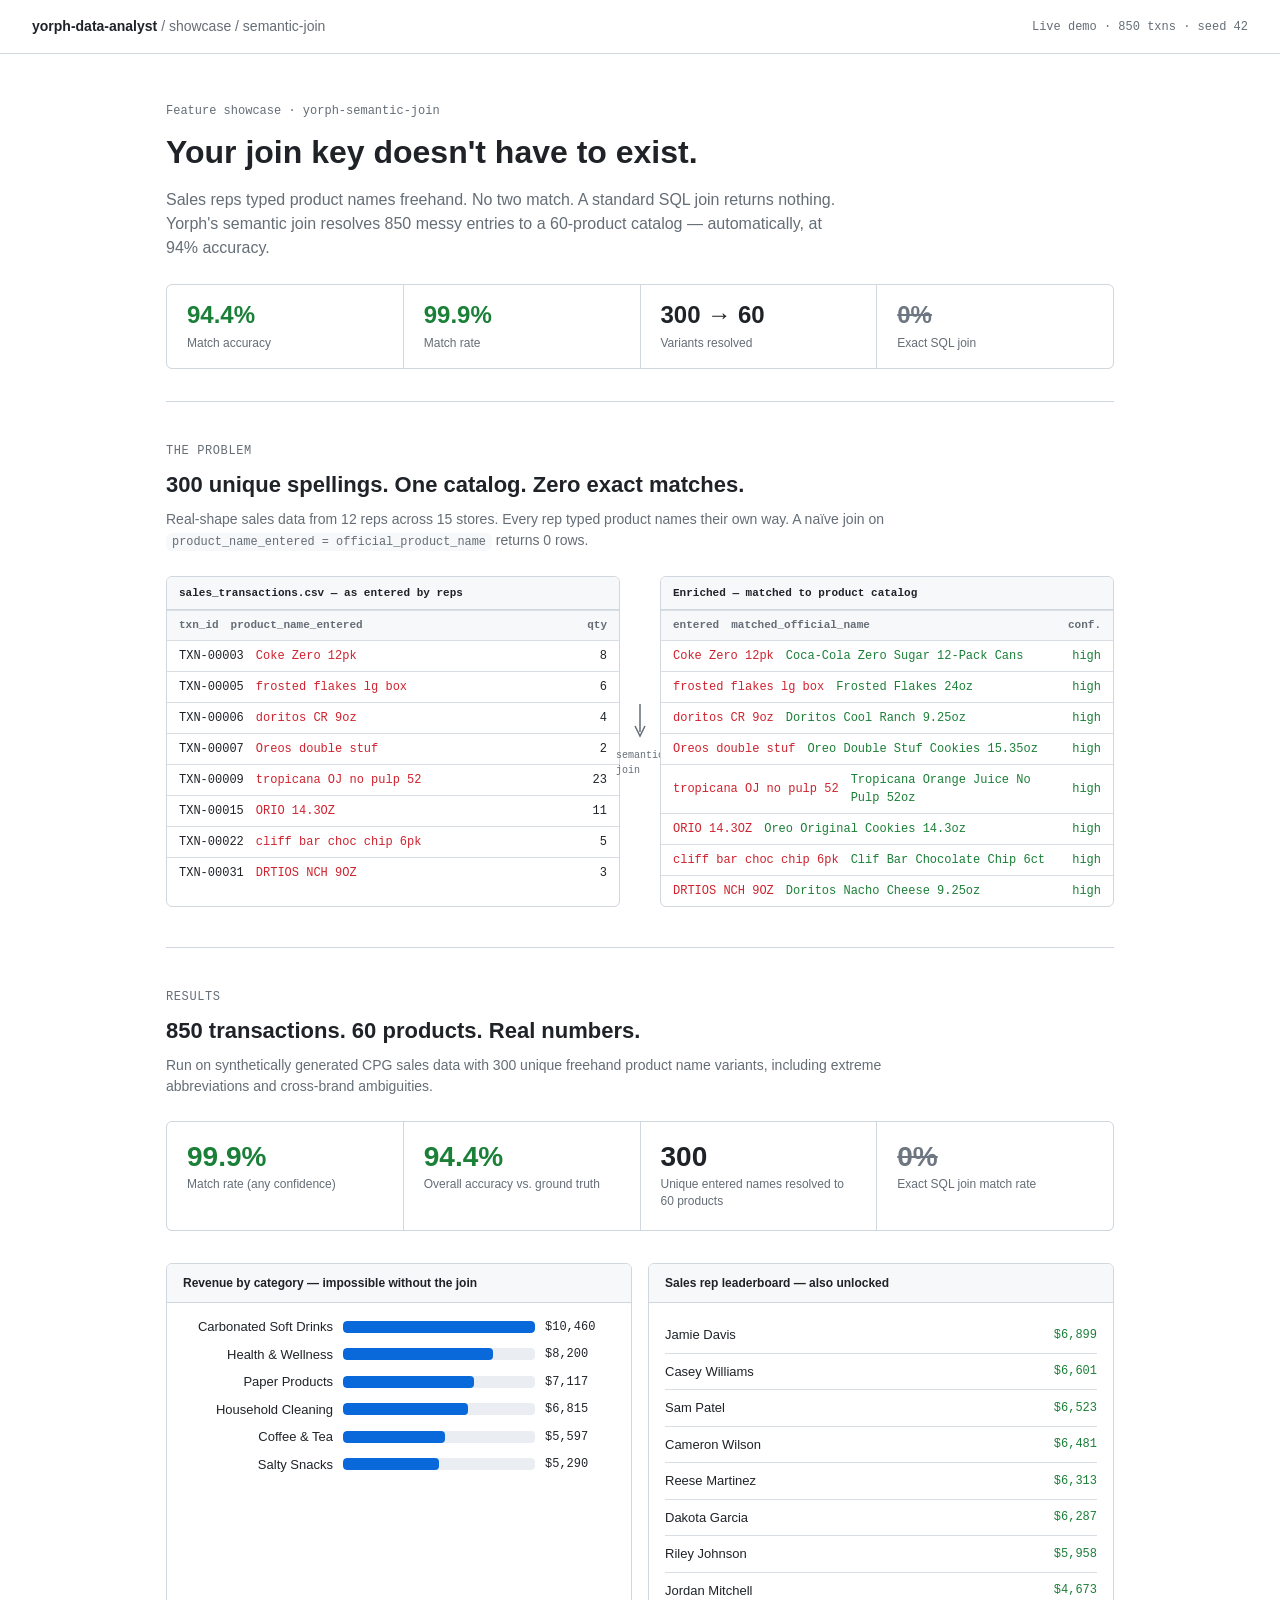
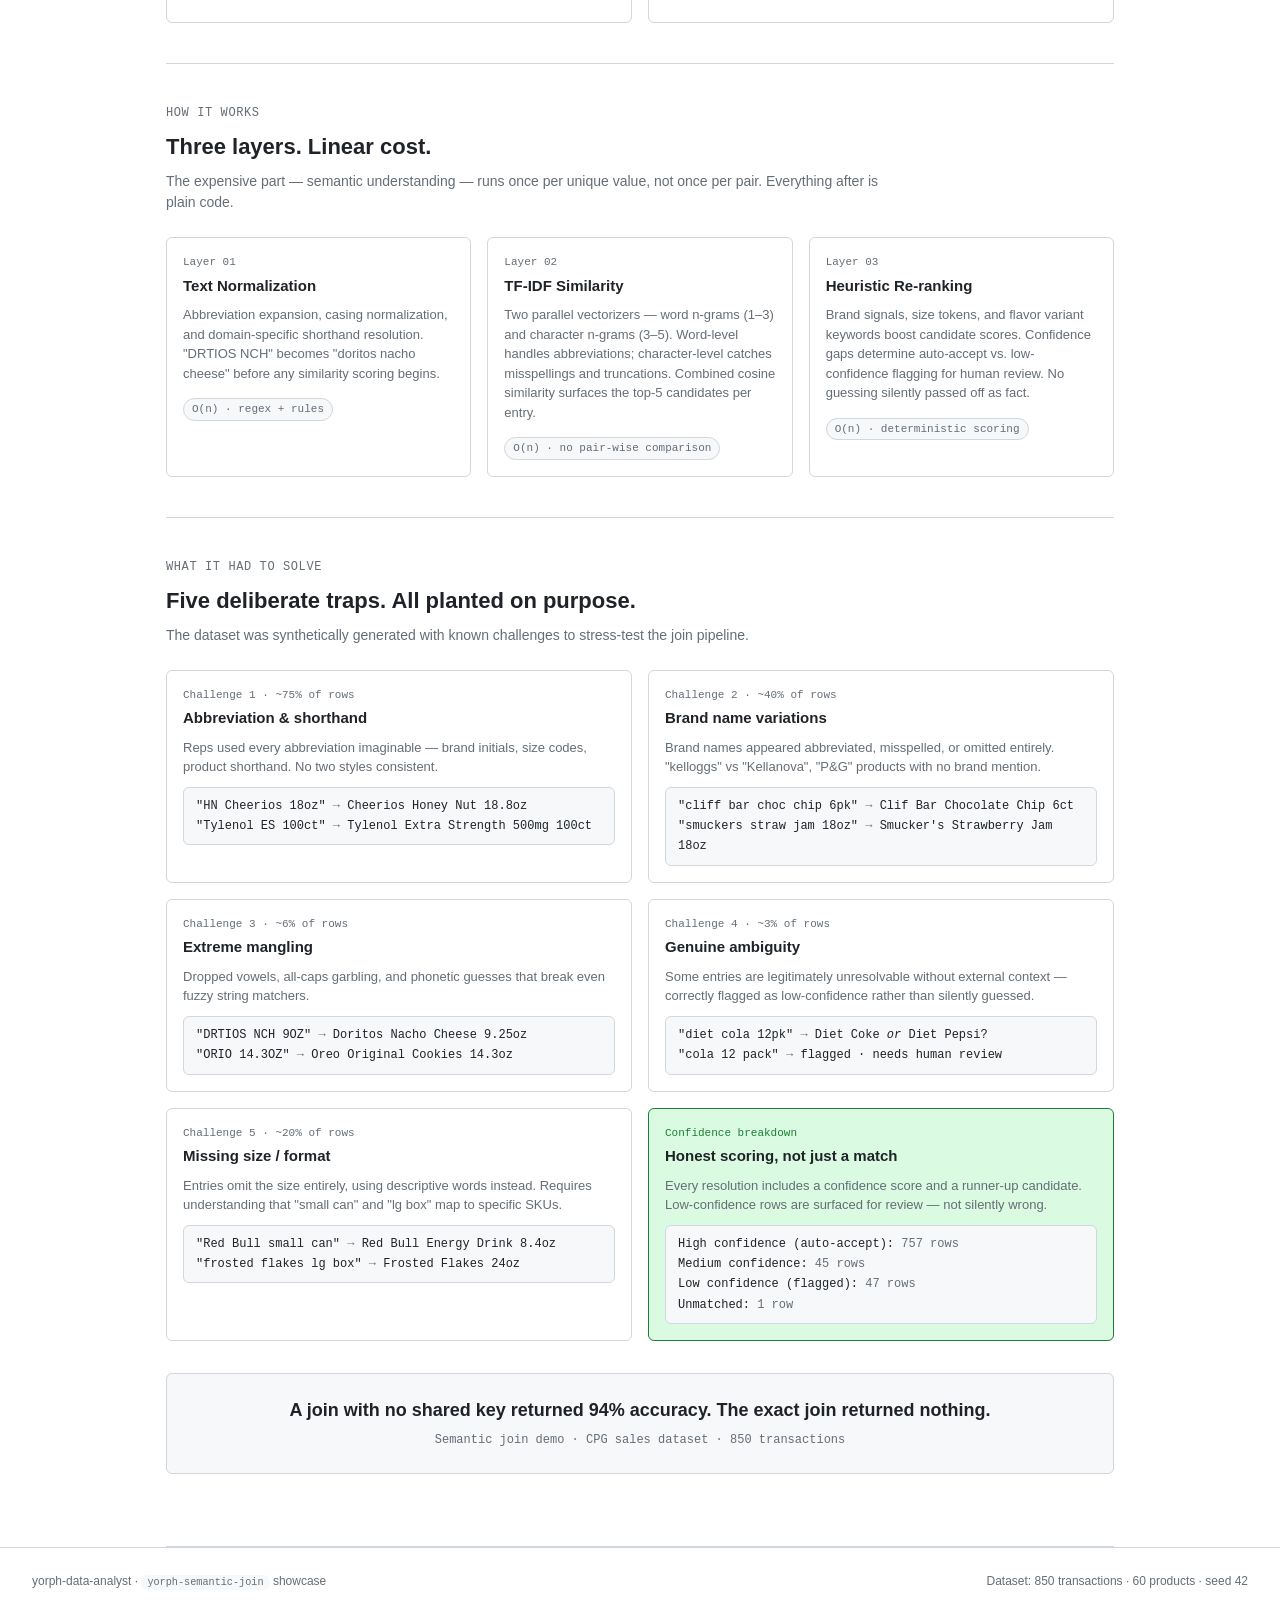
==== showcase/yorph-data-analyst/examples/semantic-join-demo.html @ f8634b79 "semantic join demo" ====
<!DOCTYPE html>
<html lang="en">
<head>
<meta charset="UTF-8">
<meta name="viewport" content="width=device-width, initial-scale=1.0">
<title>Semantic Join Demo — yorph-data-analyst</title>
<style>
  :root {
    --bg-page: #ffffff;
    --bg-subtle: #f6f8fa;
    --bg-inset: #eaeef2;
    --border: #d0d7de;
    --border-muted: #d8dee4;
    --fg-default: #1f2328;
    --fg-muted: #656d76;
    --fg-subtle: #6e7781;
    --accent: #0969da;
    --accent-emphasis: #0550ae;
    --success: #1a7f37;
    --success-subtle: #dafbe1;
    --danger: #cf222e;
    --danger-subtle: #ffebe9;
    --attention: #9a6700;
    --attention-subtle: #fff8c5;
    --font-sans: -apple-system, BlinkMacSystemFont, "Segoe UI", "Noto Sans", Helvetica, Arial, sans-serif, "Apple Color Emoji", "Segoe UI Emoji";
    --font-mono: ui-monospace, SFMono-Regular, "SF Mono", Menlo, Consolas, "Liberation Mono", monospace;
  }

  *, *::before, *::after { box-sizing: border-box; margin: 0; padding: 0; }

  body {
    background: var(--bg-page);
    color: var(--fg-default);
    font-family: var(--font-sans);
    font-size: 16px;
    line-height: 1.5;
    -webkit-font-smoothing: antialiased;
  }

  .container {
    max-width: 1012px;
    margin: 0 auto;
    padding: 0 32px;
  }
  @media (max-width: 768px) { .container { padding: 0 16px; } }

  a { color: var(--accent); text-decoration: none; }
  a:hover { text-decoration: underline; }

  code {
    font-family: var(--font-mono);
    font-size: 85%;
    background: var(--bg-subtle);
    padding: 2px 6px;
    border-radius: 6px;
  }

  /* ──────────────────────── HEADER ──────────────────────── */
  header.page-header {
    border-bottom: 1px solid var(--border);
    padding: 16px 32px;
    display: flex;
    justify-content: space-between;
    align-items: center;
    background: var(--bg-page);
  }
  .header-title {
    font-size: 14px;
    font-weight: 600;
  }
  .header-title .muted { color: var(--fg-muted); font-weight: 400; }
  .header-meta {
    font-family: var(--font-mono);
    font-size: 12px;
    color: var(--fg-muted);
  }

  /* ──────────────────────── HERO ──────────────────────── */
  .hero {
    padding: 48px 0 32px;
    border-bottom: 1px solid var(--border);
  }
  .hero-kicker {
    font-size: 12px;
    color: var(--fg-muted);
    margin-bottom: 12px;
    font-family: var(--font-mono);
  }
  .hero h1 {
    font-size: 32px;
    font-weight: 600;
    line-height: 1.25;
    margin-bottom: 16px;
    max-width: 760px;
  }
  .hero-sub {
    font-size: 16px;
    color: var(--fg-muted);
    max-width: 680px;
    margin-bottom: 24px;
  }
  .hero-stats {
    display: grid;
    grid-template-columns: repeat(4, 1fr);
    gap: 1px;
    background: var(--border);
    border: 1px solid var(--border);
    border-radius: 6px;
    overflow: hidden;
    margin-top: 24px;
  }
  @media (max-width: 700px) { .hero-stats { grid-template-columns: 1fr 1fr; } }
  .hero-stat {
    background: var(--bg-page);
    padding: 16px 20px;
  }
  .hero-stat-num {
    font-size: 24px;
    font-weight: 600;
    line-height: 1.2;
  }
  .hero-stat-num.good { color: var(--success); }
  .hero-stat-num.bad { color: var(--fg-subtle); text-decoration: line-through; }
  .hero-stat-label {
    font-size: 12px;
    color: var(--fg-muted);
    margin-top: 4px;
  }

  /* ──────────────────────── SECTION ──────────────────────── */
  section {
    padding: 40px 0;
    border-bottom: 1px solid var(--border);
  }
  .section-label {
    font-size: 12px;
    font-family: var(--font-mono);
    color: var(--fg-muted);
    margin-bottom: 8px;
    text-transform: uppercase;
    letter-spacing: 0.05em;
  }
  .section-title {
    font-size: 22px;
    font-weight: 600;
    margin-bottom: 8px;
  }
  .section-sub {
    font-size: 14px;
    color: var(--fg-muted);
    margin-bottom: 24px;
    max-width: 720px;
  }

  /* ──────────────────────── BEFORE/AFTER ──────────────────────── */
  .problem-grid {
    display: grid;
    grid-template-columns: 1fr 40px 1fr;
    gap: 0;
    align-items: stretch;
  }
  @media (max-width: 768px) { .problem-grid { grid-template-columns: 1fr; } }

  .problem-box {
    border: 1px solid var(--border);
    border-radius: 6px;
    overflow: hidden;
    background: var(--bg-page);
    font-family: var(--font-mono);
    font-size: 12px;
  }
  .problem-box-head {
    padding: 8px 12px;
    font-size: 11px;
    font-weight: 600;
    border-bottom: 1px solid var(--border);
    background: var(--bg-subtle);
    color: var(--fg-default);
  }
  .problem-row {
    padding: 6px 12px;
    border-top: 1px solid var(--border-muted);
    display: grid;
    grid-template-columns: auto 1fr auto;
    gap: 12px;
    align-items: center;
  }
  .problem-row.header-row {
    background: var(--bg-subtle);
    font-size: 11px;
    color: var(--fg-muted);
    font-weight: 600;
  }
  .problem-row:first-of-type { border-top: none; }
  .messy { color: var(--danger); }
  .clean { color: var(--success); }

  .arrow-col {
    display: flex;
    flex-direction: column;
    align-items: center;
    justify-content: center;
    gap: 8px;
    color: var(--fg-muted);
  }
  .arrow-col svg { color: var(--fg-muted); }
  .arrow-col span {
    font-family: var(--font-mono);
    font-size: 10px;
    color: var(--fg-muted);
  }
  @media (max-width: 768px) { .arrow-col { padding: 12px 0; } }

  /* ──────────────────────── METRICS ──────────────────────── */
  .metrics-grid {
    display: grid;
    grid-template-columns: repeat(4, 1fr);
    gap: 1px;
    background: var(--border);
    border: 1px solid var(--border);
    border-radius: 6px;
    overflow: hidden;
    margin-bottom: 32px;
  }
  @media (max-width: 700px) { .metrics-grid { grid-template-columns: 1fr 1fr; } }
  .metric-box {
    background: var(--bg-page);
    padding: 20px;
  }
  .metric-num {
    font-size: 28px;
    font-weight: 600;
    line-height: 1.1;
    margin-bottom: 4px;
  }
  .metric-num.good { color: var(--success); }
  .metric-num.bad { color: var(--fg-subtle); text-decoration: line-through; }
  .metric-num.neutral { color: var(--fg-default); }
  .metric-label {
    font-size: 12px;
    color: var(--fg-muted);
    line-height: 1.4;
  }

  /* ──────────────────────── REVENUE CARDS ──────────────────────── */
  .rev-grid {
    display: grid;
    grid-template-columns: 1fr 1fr;
    gap: 16px;
  }
  @media (max-width: 700px) { .rev-grid { grid-template-columns: 1fr; } }
  .rev-card {
    background: var(--bg-page);
    border: 1px solid var(--border);
    border-radius: 6px;
    overflow: hidden;
  }
  .rev-card-head {
    padding: 10px 16px;
    border-bottom: 1px solid var(--border);
    font-size: 12px;
    font-weight: 600;
    color: var(--fg-default);
    background: var(--bg-subtle);
  }
  .rev-card-body { padding: 14px 16px; }
  .bar-row {
    display: grid;
    grid-template-columns: 150px 1fr 70px;
    align-items: center;
    gap: 10px;
    margin-bottom: 8px;
  }
  .bar-row:last-child { margin-bottom: 0; }
  .bar-label { font-size: 13px; color: var(--fg-default); text-align: right; }
  .bar-track {
    background: var(--bg-inset);
    border-radius: 4px;
    height: 12px;
    overflow: hidden;
  }
  .bar-fill { height: 100%; background: var(--accent); border-radius: 4px; }
  .bar-val { font-family: var(--font-mono); font-size: 12px; color: var(--fg-default); }

  .rep-row {
    display: flex;
    justify-content: space-between;
    align-items: center;
    padding: 8px 0;
    border-bottom: 1px solid var(--border-muted);
    font-size: 13px;
  }
  .rep-row:last-child { border-bottom: none; }
  .rep-rev { font-family: var(--font-mono); font-size: 12px; color: var(--success); }

  /* ──────────────────────── HOW IT WORKS ──────────────────────── */
  .phases {
    display: grid;
    grid-template-columns: repeat(3, 1fr);
    gap: 16px;
  }
  @media (max-width: 768px) { .phases { grid-template-columns: 1fr; } }
  .phase {
    border: 1px solid var(--border);
    border-radius: 6px;
    padding: 16px;
    background: var(--bg-page);
  }
  .phase-num {
    font-family: var(--font-mono);
    font-size: 11px;
    color: var(--fg-muted);
    margin-bottom: 4px;
  }
  .phase-title {
    font-size: 15px;
    font-weight: 600;
    margin-bottom: 8px;
  }
  .phase p {
    font-size: 13px;
    color: var(--fg-muted);
    margin-bottom: 12px;
  }
  .phase-tag {
    display: inline-block;
    font-family: var(--font-mono);
    font-size: 11px;
    color: var(--fg-muted);
    background: var(--bg-subtle);
    border: 1px solid var(--border);
    padding: 2px 8px;
    border-radius: 12px;
  }

  /* ──────────────────────── CHALLENGES ──────────────────────── */
  .challenge-list {
    display: grid;
    grid-template-columns: 1fr 1fr;
    gap: 16px;
  }
  @media (max-width: 768px) { .challenge-list { grid-template-columns: 1fr; } }
  .challenge-item {
    border: 1px solid var(--border);
    border-radius: 6px;
    padding: 16px;
    background: var(--bg-page);
  }
  .challenge-item.summary {
    background: var(--success-subtle);
    border-color: var(--success);
  }
  .challenge-item-label {
    font-family: var(--font-mono);
    font-size: 11px;
    color: var(--fg-muted);
    margin-bottom: 4px;
  }
  .challenge-item.summary .challenge-item-label { color: var(--success); }
  .challenge-item-title {
    font-size: 15px;
    font-weight: 600;
    margin-bottom: 8px;
  }
  .challenge-item p {
    font-size: 13px;
    color: var(--fg-muted);
    margin-bottom: 10px;
  }
  .challenge-example {
    font-family: var(--font-mono);
    font-size: 12px;
    color: var(--fg-default);
    background: var(--bg-subtle);
    border: 1px solid var(--border);
    border-radius: 6px;
    padding: 8px 12px;
    line-height: 1.7;
  }
  .challenge-example .arrow { color: var(--fg-muted); }

  /* ──────────────────────── CALLOUT ──────────────────────── */
  .callout {
    background: var(--bg-subtle);
    border: 1px solid var(--border);
    border-radius: 6px;
    padding: 24px;
    margin: 32px 0;
    text-align: center;
  }
  .callout-quote {
    font-size: 18px;
    font-weight: 600;
    color: var(--fg-default);
    margin-bottom: 8px;
    line-height: 1.4;
  }
  .callout-attr {
    font-family: var(--font-mono);
    font-size: 12px;
    color: var(--fg-muted);
  }

  /* ──────────────────────── FOOTER ──────────────────────── */
  footer {
    padding: 24px 32px;
    border-top: 1px solid var(--border);
    display: flex;
    justify-content: space-between;
    align-items: center;
    font-size: 12px;
    color: var(--fg-muted);
    flex-wrap: wrap;
    gap: 12px;
  }
  @media (max-width: 600px) {
    footer { flex-direction: column; text-align: center; }
  }
</style>
</head>
<body>

<header class="page-header">
  <div class="header-title">yorph-data-analyst <span class="muted">/ showcase / semantic-join</span></div>
  <div class="header-meta">Live demo · 850 txns · seed 42</div>
</header>

<div class="container">

<!-- HERO -->
<div class="hero">
  <div class="hero-kicker">Feature showcase · yorph-semantic-join</div>
  <h1>Your join key doesn't have to exist.</h1>
  <p class="hero-sub">
    Sales reps typed product names freehand. No two match. A standard SQL join returns nothing.
    Yorph's semantic join resolves 850 messy entries to a 60-product catalog — automatically, at 94% accuracy.
  </p>
  <div class="hero-stats">
    <div class="hero-stat">
      <div class="hero-stat-num good">94.4%</div>
      <div class="hero-stat-label">Match accuracy</div>
    </div>
    <div class="hero-stat">
      <div class="hero-stat-num good">99.9%</div>
      <div class="hero-stat-label">Match rate</div>
    </div>
    <div class="hero-stat">
      <div class="hero-stat-num neutral">300 → 60</div>
      <div class="hero-stat-label">Variants resolved</div>
    </div>
    <div class="hero-stat">
      <div class="hero-stat-num bad">0%</div>
      <div class="hero-stat-label">Exact SQL join</div>
    </div>
  </div>
</div>

<!-- PROBLEM -->
<section>
  <div class="section-label">The problem</div>
  <div class="section-title">300 unique spellings. One catalog. Zero exact matches.</div>
  <div class="section-sub">
    Real-shape sales data from 12 reps across 15 stores. Every rep typed product names their own way.
    A naïve join on <code>product_name_entered = official_product_name</code> returns 0 rows.
  </div>

  <div class="problem-grid">
    <div class="problem-box">
      <div class="problem-box-head">sales_transactions.csv — as entered by reps</div>
      <div class="problem-row header-row"><span>txn_id</span><span>product_name_entered</span><span>qty</span></div>
      <div class="problem-row"><span>TXN-00003</span><span class="messy">Coke Zero 12pk</span><span>8</span></div>
      <div class="problem-row"><span>TXN-00005</span><span class="messy">frosted flakes lg box</span><span>6</span></div>
      <div class="problem-row"><span>TXN-00006</span><span class="messy">doritos CR 9oz</span><span>4</span></div>
      <div class="problem-row"><span>TXN-00007</span><span class="messy">Oreos double stuf</span><span>2</span></div>
      <div class="problem-row"><span>TXN-00009</span><span class="messy">tropicana OJ no pulp 52</span><span>23</span></div>
      <div class="problem-row"><span>TXN-00015</span><span class="messy">ORIO 14.3OZ</span><span>11</span></div>
      <div class="problem-row"><span>TXN-00022</span><span class="messy">cliff bar choc chip 6pk</span><span>5</span></div>
      <div class="problem-row"><span>TXN-00031</span><span class="messy">DRTIOS NCH 9OZ</span><span>3</span></div>
    </div>

    <div class="arrow-col">
      <svg width="16" height="36" viewBox="0 0 16 36" fill="none">
        <line x1="8" y1="0" x2="8" y2="28" stroke="currentColor" stroke-width="1.5"/>
        <polyline points="3,22 8,32 13,22" stroke="currentColor" stroke-width="1.5" fill="none"/>
      </svg>
      <span>semantic join</span>
    </div>

    <div class="problem-box">
      <div class="problem-box-head">Enriched — matched to product catalog</div>
      <div class="problem-row header-row"><span>entered</span><span>matched_official_name</span><span>conf.</span></div>
      <div class="problem-row"><span class="messy">Coke Zero 12pk</span><span class="clean">Coca‑Cola Zero Sugar 12‑Pack Cans</span><span class="clean">high</span></div>
      <div class="problem-row"><span class="messy">frosted flakes lg box</span><span class="clean">Frosted Flakes 24oz</span><span class="clean">high</span></div>
      <div class="problem-row"><span class="messy">doritos CR 9oz</span><span class="clean">Doritos Cool Ranch 9.25oz</span><span class="clean">high</span></div>
      <div class="problem-row"><span class="messy">Oreos double stuf</span><span class="clean">Oreo Double Stuf Cookies 15.35oz</span><span class="clean">high</span></div>
      <div class="problem-row"><span class="messy">tropicana OJ no pulp 52</span><span class="clean">Tropicana Orange Juice No Pulp 52oz</span><span class="clean">high</span></div>
      <div class="problem-row"><span class="messy">ORIO 14.3OZ</span><span class="clean">Oreo Original Cookies 14.3oz</span><span class="clean">high</span></div>
      <div class="problem-row"><span class="messy">cliff bar choc chip 6pk</span><span class="clean">Clif Bar Chocolate Chip 6ct</span><span class="clean">high</span></div>
      <div class="problem-row"><span class="messy">DRTIOS NCH 9OZ</span><span class="clean">Doritos Nacho Cheese 9.25oz</span><span class="clean">high</span></div>
    </div>
  </div>
</section>

<!-- RESULTS -->
<section>
  <div class="section-label">Results</div>
  <div class="section-title">850 transactions. 60 products. Real numbers.</div>
  <div class="section-sub">
    Run on synthetically generated CPG sales data with 300 unique freehand product name variants,
    including extreme abbreviations and cross-brand ambiguities.
  </div>

  <div class="metrics-grid">
    <div class="metric-box">
      <div class="metric-num good">99.9%</div>
      <div class="metric-label">Match rate (any confidence)</div>
    </div>
    <div class="metric-box">
      <div class="metric-num good">94.4%</div>
      <div class="metric-label">Overall accuracy vs. ground truth</div>
    </div>
    <div class="metric-box">
      <div class="metric-num neutral">300</div>
      <div class="metric-label">Unique entered names resolved to 60 products</div>
    </div>
    <div class="metric-box">
      <div class="metric-num bad">0%</div>
      <div class="metric-label">Exact SQL join match rate</div>
    </div>
  </div>

  <div class="rev-grid">
    <div class="rev-card">
      <div class="rev-card-head">Revenue by category — impossible without the join</div>
      <div class="rev-card-body">
        <div class="bar-row">
          <div class="bar-label">Carbonated Soft Drinks</div>
          <div class="bar-track"><div class="bar-fill" style="width:100%"></div></div>
          <div class="bar-val">$10,460</div>
        </div>
        <div class="bar-row">
          <div class="bar-label">Health &amp; Wellness</div>
          <div class="bar-track"><div class="bar-fill" style="width:78%"></div></div>
          <div class="bar-val">$8,200</div>
        </div>
        <div class="bar-row">
          <div class="bar-label">Paper Products</div>
          <div class="bar-track"><div class="bar-fill" style="width:68%"></div></div>
          <div class="bar-val">$7,117</div>
        </div>
        <div class="bar-row">
          <div class="bar-label">Household Cleaning</div>
          <div class="bar-track"><div class="bar-fill" style="width:65%"></div></div>
          <div class="bar-val">$6,815</div>
        </div>
        <div class="bar-row">
          <div class="bar-label">Coffee &amp; Tea</div>
          <div class="bar-track"><div class="bar-fill" style="width:53%"></div></div>
          <div class="bar-val">$5,597</div>
        </div>
        <div class="bar-row">
          <div class="bar-label">Salty Snacks</div>
          <div class="bar-track"><div class="bar-fill" style="width:50%"></div></div>
          <div class="bar-val">$5,290</div>
        </div>
      </div>
    </div>

    <div class="rev-card">
      <div class="rev-card-head">Sales rep leaderboard — also unlocked</div>
      <div class="rev-card-body">
        <div class="rep-row"><span>Jamie Davis</span><span class="rep-rev">$6,899</span></div>
        <div class="rep-row"><span>Casey Williams</span><span class="rep-rev">$6,601</span></div>
        <div class="rep-row"><span>Sam Patel</span><span class="rep-rev">$6,523</span></div>
        <div class="rep-row"><span>Cameron Wilson</span><span class="rep-rev">$6,481</span></div>
        <div class="rep-row"><span>Reese Martinez</span><span class="rep-rev">$6,313</span></div>
        <div class="rep-row"><span>Dakota Garcia</span><span class="rep-rev">$6,287</span></div>
        <div class="rep-row"><span>Riley Johnson</span><span class="rep-rev">$5,958</span></div>
        <div class="rep-row"><span>Jordan Mitchell</span><span class="rep-rev">$4,673</span></div>
      </div>
    </div>
  </div>
</section>

<!-- HOW IT WORKS -->
<section id="how-it-works">
  <div class="section-label">How it works</div>
  <div class="section-title">Three layers. Linear cost.</div>
  <div class="section-sub">
    The expensive part — semantic understanding — runs once per unique value, not once per pair.
    Everything after is plain code.
  </div>
  <div class="phases">
    <div class="phase">
      <div class="phase-num">Layer 01</div>
      <div class="phase-title">Text Normalization</div>
      <p>Abbreviation expansion, casing normalization, and domain-specific shorthand resolution. "DRTIOS NCH" becomes "doritos nacho cheese" before any similarity scoring begins.</p>
      <div class="phase-tag">O(n) · regex + rules</div>
    </div>
    <div class="phase">
      <div class="phase-num">Layer 02</div>
      <div class="phase-title">TF-IDF Similarity</div>
      <p>Two parallel vectorizers — word n-grams (1–3) and character n-grams (3–5). Word-level handles abbreviations; character-level catches misspellings and truncations. Combined cosine similarity surfaces the top-5 candidates per entry.</p>
      <div class="phase-tag">O(n) · no pair-wise comparison</div>
    </div>
    <div class="phase">
      <div class="phase-num">Layer 03</div>
      <div class="phase-title">Heuristic Re-ranking</div>
      <p>Brand signals, size tokens, and flavor variant keywords boost candidate scores. Confidence gaps determine auto-accept vs. low-confidence flagging for human review. No guessing silently passed off as fact.</p>
      <div class="phase-tag">O(n) · deterministic scoring</div>
    </div>
  </div>
</section>

<!-- CHALLENGES -->
<section>
  <div class="section-label">What it had to solve</div>
  <div class="section-title">Five deliberate traps. All planted on purpose.</div>
  <div class="section-sub">The dataset was synthetically generated with known challenges to stress-test the join pipeline.</div>

  <div class="challenge-list">

    <div class="challenge-item">
      <div class="challenge-item-label">Challenge 1 · ~75% of rows</div>
      <div class="challenge-item-title">Abbreviation &amp; shorthand</div>
      <p>Reps used every abbreviation imaginable — brand initials, size codes, product shorthand. No two styles consistent.</p>
      <div class="challenge-example">
        "HN Cheerios 18oz" <span class="arrow">→</span> Cheerios Honey Nut 18.8oz<br>
        "Tylenol ES 100ct" <span class="arrow">→</span> Tylenol Extra Strength 500mg 100ct
      </div>
    </div>

    <div class="challenge-item">
      <div class="challenge-item-label">Challenge 2 · ~40% of rows</div>
      <div class="challenge-item-title">Brand name variations</div>
      <p>Brand names appeared abbreviated, misspelled, or omitted entirely. "kelloggs" vs "Kellanova", "P&amp;G" products with no brand mention.</p>
      <div class="challenge-example">
        "cliff bar choc chip 6pk" <span class="arrow">→</span> Clif Bar Chocolate Chip 6ct<br>
        "smuckers straw jam 18oz" <span class="arrow">→</span> Smucker's Strawberry Jam 18oz
      </div>
    </div>

    <div class="challenge-item">
      <div class="challenge-item-label">Challenge 3 · ~6% of rows</div>
      <div class="challenge-item-title">Extreme mangling</div>
      <p>Dropped vowels, all-caps garbling, and phonetic guesses that break even fuzzy string matchers.</p>
      <div class="challenge-example">
        "DRTIOS NCH 9OZ" <span class="arrow">→</span> Doritos Nacho Cheese 9.25oz<br>
        "ORIO 14.3OZ" <span class="arrow">→</span> Oreo Original Cookies 14.3oz
      </div>
    </div>

    <div class="challenge-item">
      <div class="challenge-item-label">Challenge 4 · ~3% of rows</div>
      <div class="challenge-item-title">Genuine ambiguity</div>
      <p>Some entries are legitimately unresolvable without external context — correctly flagged as low-confidence rather than silently guessed.</p>
      <div class="challenge-example">
        "diet cola 12pk" <span class="arrow">→</span> Diet Coke <em>or</em> Diet Pepsi?<br>
        "cola 12 pack" <span class="arrow">→</span> flagged · needs human review
      </div>
    </div>

    <div class="challenge-item">
      <div class="challenge-item-label">Challenge 5 · ~20% of rows</div>
      <div class="challenge-item-title">Missing size / format</div>
      <p>Entries omit the size entirely, using descriptive words instead. Requires understanding that "small can" and "lg box" map to specific SKUs.</p>
      <div class="challenge-example">
        "Red Bull small can" <span class="arrow">→</span> Red Bull Energy Drink 8.4oz<br>
        "frosted flakes lg box" <span class="arrow">→</span> Frosted Flakes 24oz
      </div>
    </div>

    <div class="challenge-item summary">
      <div class="challenge-item-label">Confidence breakdown</div>
      <div class="challenge-item-title">Honest scoring, not just a match</div>
      <p>Every resolution includes a confidence score and a runner-up candidate. Low-confidence rows are surfaced for review — not silently wrong.</p>
      <div class="challenge-example">
        High confidence (auto-accept): <span class="arrow">757 rows</span><br>
        Medium confidence:             <span class="arrow"> 45 rows</span><br>
        Low confidence (flagged):      <span class="arrow"> 47 rows</span><br>
        Unmatched:                     <span class="arrow">  1 row</span>
      </div>
    </div>

  </div>

  <div class="callout">
    <div class="callout-quote">
      A join with no shared key returned 94% accuracy. The exact join returned nothing.
    </div>
    <div class="callout-attr">Semantic join demo · CPG sales dataset · 850 transactions</div>
  </div>
</section>

</div>

<footer>
  <span>yorph-data-analyst · <code>yorph-semantic-join</code> showcase</span>
  <span>Dataset: 850 transactions · 60 products · seed 42</span>
</footer>

</body>
</html>
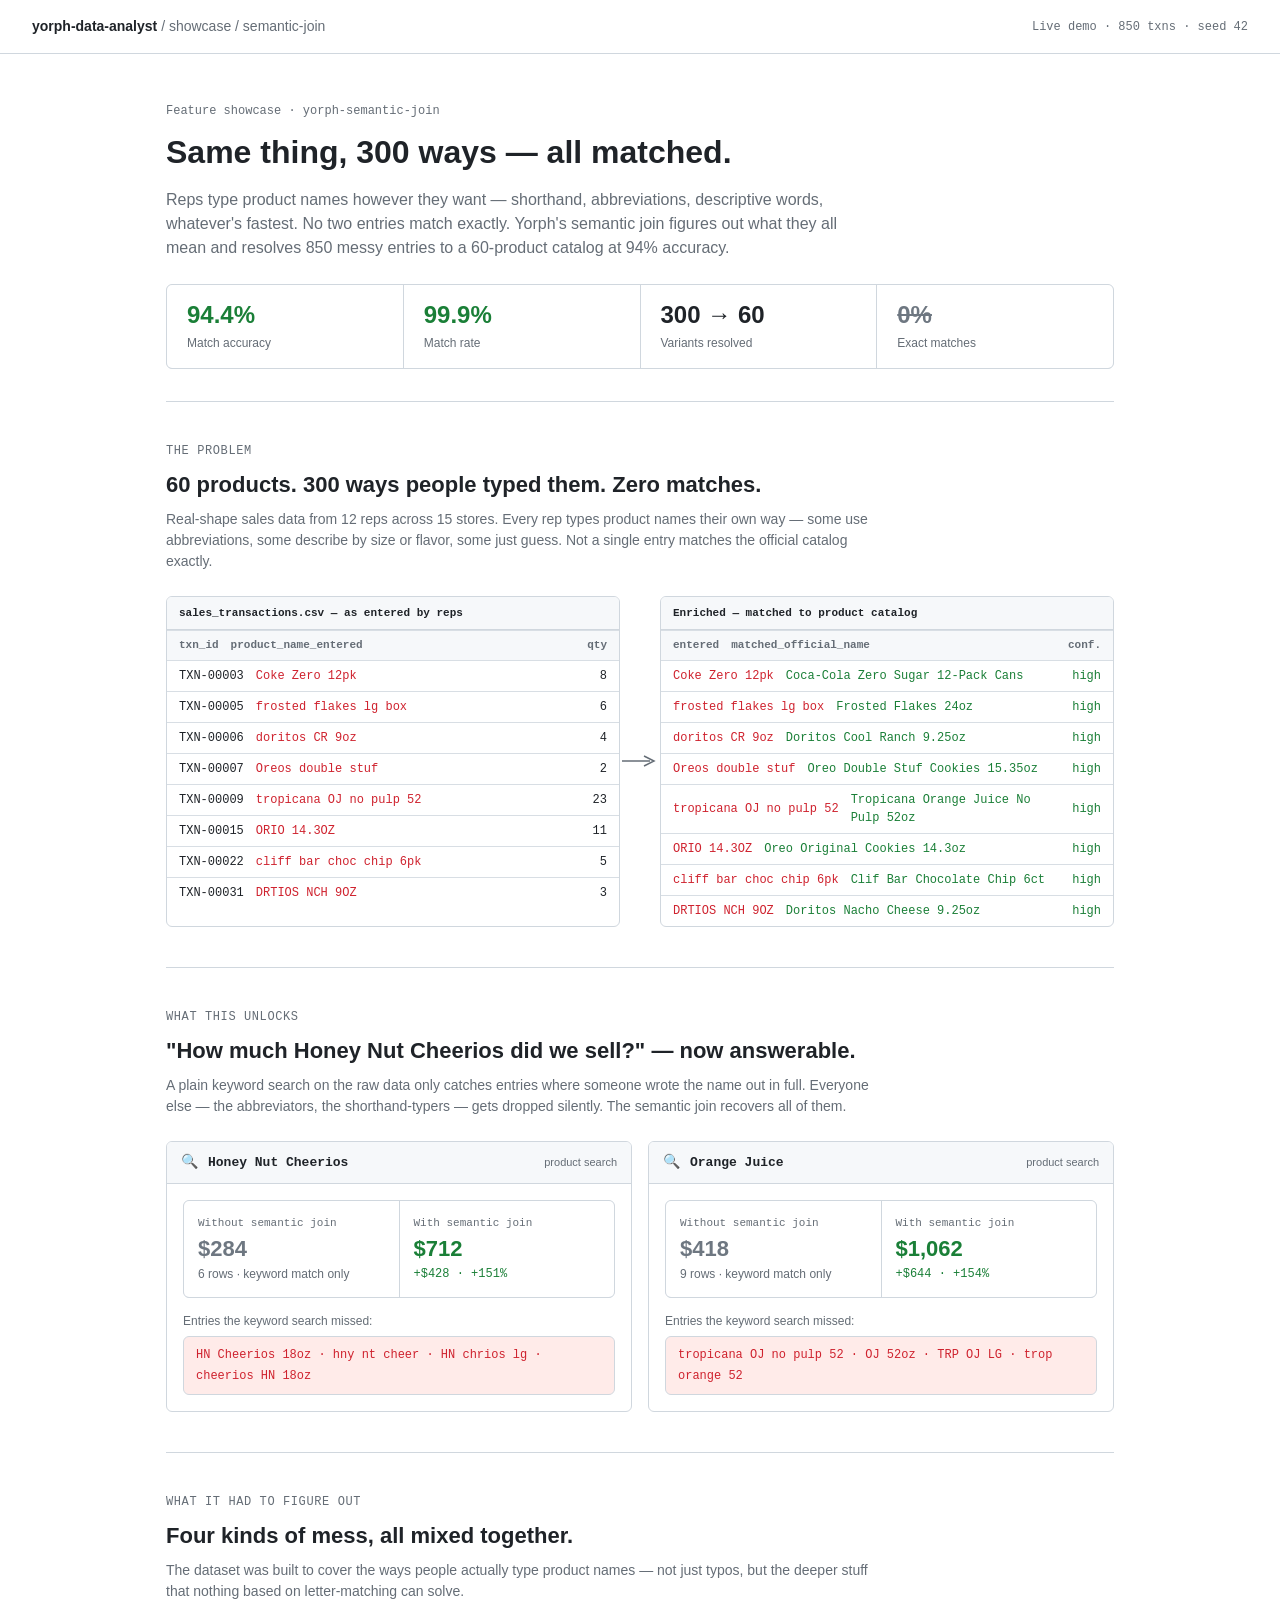
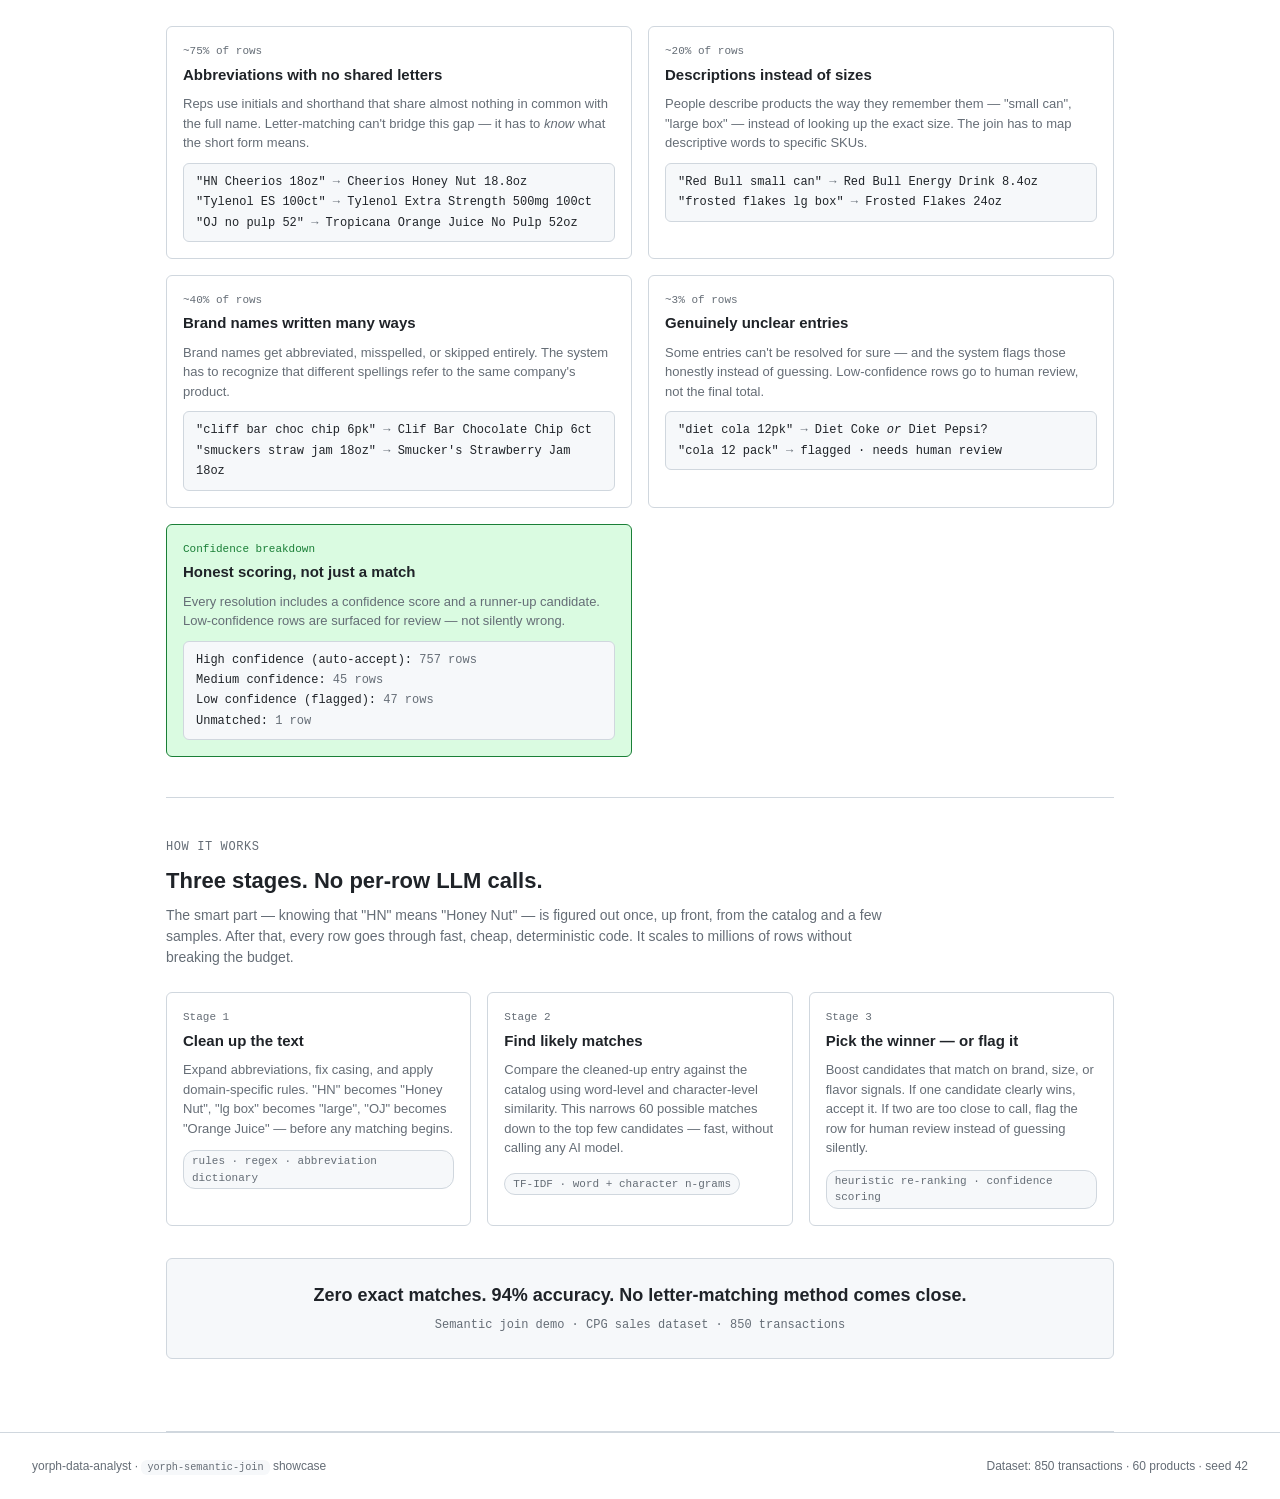
==== commit 67c2d3aa: "better semantic join showcase" ====
--- a/showcase/yorph-data-analyst/examples/semantic-join-demo.html
+++ b/showcase/yorph-data-analyst/examples/semantic-join-demo.html
@@ -242,56 +242,92 @@
     line-height: 1.4;
   }
 
-  /* ──────────────────────── REVENUE CARDS ──────────────────────── */
-  .rev-grid {
+  /* ──────────────────────── SEARCH CARDS ──────────────────────── */
+  .search-grid {
     display: grid;
     grid-template-columns: 1fr 1fr;
     gap: 16px;
   }
-  @media (max-width: 700px) { .rev-grid { grid-template-columns: 1fr; } }
-  .rev-card {
+  @media (max-width: 768px) { .search-grid { grid-template-columns: 1fr; } }
+  .search-card {
     background: var(--bg-page);
     border: 1px solid var(--border);
     border-radius: 6px;
     overflow: hidden;
   }
-  .rev-card-head {
-    padding: 10px 16px;
-    border-bottom: 1px solid var(--border);
-    font-size: 12px;
-    font-weight: 600;
-    color: var(--fg-default);
-    background: var(--bg-subtle);
-  }
-  .rev-card-body { padding: 14px 16px; }
-  .bar-row {
-    display: grid;
-    grid-template-columns: 150px 1fr 70px;
+  .search-mock {
+    display: flex;
     align-items: center;
     gap: 10px;
-    margin-bottom: 8px;
-  }
-  .bar-row:last-child { margin-bottom: 0; }
-  .bar-label { font-size: 13px; color: var(--fg-default); text-align: right; }
-  .bar-track {
-    background: var(--bg-inset);
-    border-radius: 4px;
-    height: 12px;
+    padding: 10px 14px;
+    border-bottom: 1px solid var(--border);
+    background: var(--bg-subtle);
+    font-family: var(--font-mono);
+    font-size: 13px;
+  }
+  .search-mock-icon {
+    color: var(--fg-muted);
+    font-size: 14px;
+  }
+  .search-mock-term {
+    color: var(--fg-default);
+    font-weight: 600;
+  }
+  .search-mock-label {
+    margin-left: auto;
+    font-size: 11px;
+    color: var(--fg-muted);
+    font-family: var(--font-sans);
+  }
+  .search-body { padding: 16px; }
+  .search-compare {
+    display: grid;
+    grid-template-columns: 1fr 1fr;
+    gap: 1px;
+    background: var(--border);
+    border: 1px solid var(--border);
+    border-radius: 6px;
     overflow: hidden;
-  }
-  .bar-fill { height: 100%; background: var(--accent); border-radius: 4px; }
-  .bar-val { font-family: var(--font-mono); font-size: 12px; color: var(--fg-default); }
-
-  .rep-row {
-    display: flex;
-    justify-content: space-between;
-    align-items: center;
-    padding: 8px 0;
-    border-bottom: 1px solid var(--border-muted);
-    font-size: 13px;
-  }
-  .rep-row:last-child { border-bottom: none; }
-  .rep-rev { font-family: var(--font-mono); font-size: 12px; color: var(--success); }
+    margin-bottom: 14px;
+  }
+  .search-col {
+    background: var(--bg-page);
+    padding: 14px;
+  }
+  .search-col-label {
+    font-size: 11px;
+    color: var(--fg-muted);
+    margin-bottom: 6px;
+    font-family: var(--font-mono);
+  }
+  .search-col-num {
+    font-size: 22px;
+    font-weight: 600;
+    line-height: 1.1;
+    margin-bottom: 4px;
+  }
+  .search-col-num.bad { color: var(--fg-subtle); }
+  .search-col-num.good { color: var(--success); }
+  .search-col-sub {
+    font-size: 12px;
+    color: var(--fg-muted);
+  }
+  .search-col-sub.delta { color: var(--success); font-family: var(--font-mono); }
+  .search-missed-label {
+    font-size: 12px;
+    color: var(--fg-muted);
+    margin-bottom: 6px;
+  }
+  .search-missed-list {
+    font-family: var(--font-mono);
+    font-size: 12px;
+    color: var(--danger);
+    background: var(--danger-subtle);
+    border: 1px solid var(--border);
+    border-radius: 6px;
+    padding: 8px 12px;
+    line-height: 1.7;
+  }
 
   /* ──────────────────────── HOW IT WORKS ──────────────────────── */
   .phases {
@@ -430,10 +466,11 @@
 <!-- HERO -->
 <div class="hero">
   <div class="hero-kicker">Feature showcase · yorph-semantic-join</div>
-  <h1>Your join key doesn't have to exist.</h1>
+  <h1>Same thing, 300 ways — all matched.</h1>
   <p class="hero-sub">
-    Sales reps typed product names freehand. No two match. A standard SQL join returns nothing.
-    Yorph's semantic join resolves 850 messy entries to a 60-product catalog — automatically, at 94% accuracy.
+    Reps type product names however they want — shorthand, abbreviations, descriptive words, whatever's fastest.
+    No two entries match exactly. Yorph's semantic join figures out what they all mean and resolves 850 messy entries
+    to a 60-product catalog at 94% accuracy.
   </p>
   <div class="hero-stats">
     <div class="hero-stat">
@@ -450,7 +487,7 @@
     </div>
     <div class="hero-stat">
       <div class="hero-stat-num bad">0%</div>
-      <div class="hero-stat-label">Exact SQL join</div>
+      <div class="hero-stat-label">Exact matches</div>
     </div>
   </div>
 </div>
@@ -458,10 +495,10 @@
 <!-- PROBLEM -->
 <section>
   <div class="section-label">The problem</div>
-  <div class="section-title">300 unique spellings. One catalog. Zero exact matches.</div>
+  <div class="section-title">60 products. 300 ways people typed them. Zero matches.</div>
   <div class="section-sub">
-    Real-shape sales data from 12 reps across 15 stores. Every rep typed product names their own way.
-    A naïve join on <code>product_name_entered = official_product_name</code> returns 0 rows.
+    Real-shape sales data from 12 reps across 15 stores. Every rep types product names their own way — some use
+    abbreviations, some describe by size or flavor, some just guess. Not a single entry matches the official catalog exactly.
   </div>
 
   <div class="problem-grid">
@@ -479,11 +516,10 @@
     </div>
 
     <div class="arrow-col">
-      <svg width="16" height="36" viewBox="0 0 16 36" fill="none">
-        <line x1="8" y1="0" x2="8" y2="28" stroke="currentColor" stroke-width="1.5"/>
-        <polyline points="3,22 8,32 13,22" stroke="currentColor" stroke-width="1.5" fill="none"/>
+      <svg width="36" height="16" viewBox="0 0 36 16" fill="none">
+        <line x1="0" y1="8" x2="28" y2="8" stroke="currentColor" stroke-width="1.5"/>
+        <polyline points="22,3 32,8 22,13" stroke="currentColor" stroke-width="1.5" fill="none"/>
       </svg>
-      <span>semantic join</span>
     </div>
 
     <div class="problem-box">
@@ -501,139 +537,105 @@
   </div>
 </section>
 
-<!-- RESULTS -->
+<!-- WHAT THIS UNLOCKS -->
 <section>
-  <div class="section-label">Results</div>
-  <div class="section-title">850 transactions. 60 products. Real numbers.</div>
+  <div class="section-label">What this unlocks</div>
+  <div class="section-title">"How much Honey Nut Cheerios did we sell?" — now answerable.</div>
   <div class="section-sub">
-    Run on synthetically generated CPG sales data with 300 unique freehand product name variants,
-    including extreme abbreviations and cross-brand ambiguities.
-  </div>
-
-  <div class="metrics-grid">
-    <div class="metric-box">
-      <div class="metric-num good">99.9%</div>
-      <div class="metric-label">Match rate (any confidence)</div>
-    </div>
-    <div class="metric-box">
-      <div class="metric-num good">94.4%</div>
-      <div class="metric-label">Overall accuracy vs. ground truth</div>
-    </div>
-    <div class="metric-box">
-      <div class="metric-num neutral">300</div>
-      <div class="metric-label">Unique entered names resolved to 60 products</div>
-    </div>
-    <div class="metric-box">
-      <div class="metric-num bad">0%</div>
-      <div class="metric-label">Exact SQL join match rate</div>
-    </div>
-  </div>
-
-  <div class="rev-grid">
-    <div class="rev-card">
-      <div class="rev-card-head">Revenue by category — impossible without the join</div>
-      <div class="rev-card-body">
-        <div class="bar-row">
-          <div class="bar-label">Carbonated Soft Drinks</div>
-          <div class="bar-track"><div class="bar-fill" style="width:100%"></div></div>
-          <div class="bar-val">$10,460</div>
+    A plain keyword search on the raw data only catches entries where someone wrote the name out in full.
+    Everyone else — the abbreviators, the shorthand-typers — gets dropped silently. The semantic join recovers all of them.
+  </div>
+
+  <div class="search-grid">
+
+    <div class="search-card">
+      <div class="search-mock">
+        <span class="search-mock-icon">🔍</span>
+        <span class="search-mock-term">Honey Nut Cheerios</span>
+        <span class="search-mock-label">product search</span>
+      </div>
+      <div class="search-body">
+        <div class="search-compare">
+          <div class="search-col">
+            <div class="search-col-label">Without semantic join</div>
+            <div class="search-col-num bad">$284</div>
+            <div class="search-col-sub">6 rows · keyword match only</div>
+          </div>
+          <div class="search-col">
+            <div class="search-col-label">With semantic join</div>
+            <div class="search-col-num good">$712</div>
+            <div class="search-col-sub delta">+$428 · +151%</div>
+          </div>
         </div>
-        <div class="bar-row">
-          <div class="bar-label">Health &amp; Wellness</div>
-          <div class="bar-track"><div class="bar-fill" style="width:78%"></div></div>
-          <div class="bar-val">$8,200</div>
+        <div class="search-missed-label">Entries the keyword search missed:</div>
+        <div class="search-missed-list">
+          HN Cheerios 18oz · hny nt cheer · HN chrios lg · cheerios HN 18oz
         </div>
-        <div class="bar-row">
-          <div class="bar-label">Paper Products</div>
-          <div class="bar-track"><div class="bar-fill" style="width:68%"></div></div>
-          <div class="bar-val">$7,117</div>
+      </div>
+    </div>
+
+    <div class="search-card">
+      <div class="search-mock">
+        <span class="search-mock-icon">🔍</span>
+        <span class="search-mock-term">Orange Juice</span>
+        <span class="search-mock-label">product search</span>
+      </div>
+      <div class="search-body">
+        <div class="search-compare">
+          <div class="search-col">
+            <div class="search-col-label">Without semantic join</div>
+            <div class="search-col-num bad">$418</div>
+            <div class="search-col-sub">9 rows · keyword match only</div>
+          </div>
+          <div class="search-col">
+            <div class="search-col-label">With semantic join</div>
+            <div class="search-col-num good">$1,062</div>
+            <div class="search-col-sub delta">+$644 · +154%</div>
+          </div>
         </div>
-        <div class="bar-row">
-          <div class="bar-label">Household Cleaning</div>
-          <div class="bar-track"><div class="bar-fill" style="width:65%"></div></div>
-          <div class="bar-val">$6,815</div>
+        <div class="search-missed-label">Entries the keyword search missed:</div>
+        <div class="search-missed-list">
+          tropicana OJ no pulp 52 · OJ 52oz · TRP OJ LG · trop orange 52
         </div>
-        <div class="bar-row">
-          <div class="bar-label">Coffee &amp; Tea</div>
-          <div class="bar-track"><div class="bar-fill" style="width:53%"></div></div>
-          <div class="bar-val">$5,597</div>
-        </div>
-        <div class="bar-row">
-          <div class="bar-label">Salty Snacks</div>
-          <div class="bar-track"><div class="bar-fill" style="width:50%"></div></div>
-          <div class="bar-val">$5,290</div>
-        </div>
-      </div>
-    </div>
-
-    <div class="rev-card">
-      <div class="rev-card-head">Sales rep leaderboard — also unlocked</div>
-      <div class="rev-card-body">
-        <div class="rep-row"><span>Jamie Davis</span><span class="rep-rev">$6,899</span></div>
-        <div class="rep-row"><span>Casey Williams</span><span class="rep-rev">$6,601</span></div>
-        <div class="rep-row"><span>Sam Patel</span><span class="rep-rev">$6,523</span></div>
-        <div class="rep-row"><span>Cameron Wilson</span><span class="rep-rev">$6,481</span></div>
-        <div class="rep-row"><span>Reese Martinez</span><span class="rep-rev">$6,313</span></div>
-        <div class="rep-row"><span>Dakota Garcia</span><span class="rep-rev">$6,287</span></div>
-        <div class="rep-row"><span>Riley Johnson</span><span class="rep-rev">$5,958</span></div>
-        <div class="rep-row"><span>Jordan Mitchell</span><span class="rep-rev">$4,673</span></div>
-      </div>
-    </div>
-  </div>
-</section>
-
-<!-- HOW IT WORKS -->
-<section id="how-it-works">
-  <div class="section-label">How it works</div>
-  <div class="section-title">Three layers. Linear cost.</div>
-  <div class="section-sub">
-    The expensive part — semantic understanding — runs once per unique value, not once per pair.
-    Everything after is plain code.
-  </div>
-  <div class="phases">
-    <div class="phase">
-      <div class="phase-num">Layer 01</div>
-      <div class="phase-title">Text Normalization</div>
-      <p>Abbreviation expansion, casing normalization, and domain-specific shorthand resolution. "DRTIOS NCH" becomes "doritos nacho cheese" before any similarity scoring begins.</p>
-      <div class="phase-tag">O(n) · regex + rules</div>
-    </div>
-    <div class="phase">
-      <div class="phase-num">Layer 02</div>
-      <div class="phase-title">TF-IDF Similarity</div>
-      <p>Two parallel vectorizers — word n-grams (1–3) and character n-grams (3–5). Word-level handles abbreviations; character-level catches misspellings and truncations. Combined cosine similarity surfaces the top-5 candidates per entry.</p>
-      <div class="phase-tag">O(n) · no pair-wise comparison</div>
-    </div>
-    <div class="phase">
-      <div class="phase-num">Layer 03</div>
-      <div class="phase-title">Heuristic Re-ranking</div>
-      <p>Brand signals, size tokens, and flavor variant keywords boost candidate scores. Confidence gaps determine auto-accept vs. low-confidence flagging for human review. No guessing silently passed off as fact.</p>
-      <div class="phase-tag">O(n) · deterministic scoring</div>
-    </div>
+      </div>
+    </div>
+
   </div>
 </section>
 
 <!-- CHALLENGES -->
 <section>
-  <div class="section-label">What it had to solve</div>
-  <div class="section-title">Five deliberate traps. All planted on purpose.</div>
-  <div class="section-sub">The dataset was synthetically generated with known challenges to stress-test the join pipeline.</div>
+  <div class="section-label">What it had to figure out</div>
+  <div class="section-title">Four kinds of mess, all mixed together.</div>
+  <div class="section-sub">The dataset was built to cover the ways people actually type product names — not just typos, but the deeper stuff that nothing based on letter-matching can solve.</div>
 
   <div class="challenge-list">
 
     <div class="challenge-item">
-      <div class="challenge-item-label">Challenge 1 · ~75% of rows</div>
-      <div class="challenge-item-title">Abbreviation &amp; shorthand</div>
-      <p>Reps used every abbreviation imaginable — brand initials, size codes, product shorthand. No two styles consistent.</p>
+      <div class="challenge-item-label">~75% of rows</div>
+      <div class="challenge-item-title">Abbreviations with no shared letters</div>
+      <p>Reps use initials and shorthand that share almost nothing in common with the full name. Letter-matching can't bridge this gap — it has to <em>know</em> what the short form means.</p>
       <div class="challenge-example">
         "HN Cheerios 18oz" <span class="arrow">→</span> Cheerios Honey Nut 18.8oz<br>
-        "Tylenol ES 100ct" <span class="arrow">→</span> Tylenol Extra Strength 500mg 100ct
+        "Tylenol ES 100ct" <span class="arrow">→</span> Tylenol Extra Strength 500mg 100ct<br>
+        "OJ no pulp 52" <span class="arrow">→</span> Tropicana Orange Juice No Pulp 52oz
       </div>
     </div>
 
     <div class="challenge-item">
-      <div class="challenge-item-label">Challenge 2 · ~40% of rows</div>
-      <div class="challenge-item-title">Brand name variations</div>
-      <p>Brand names appeared abbreviated, misspelled, or omitted entirely. "kelloggs" vs "Kellanova", "P&amp;G" products with no brand mention.</p>
+      <div class="challenge-item-label">~20% of rows</div>
+      <div class="challenge-item-title">Descriptions instead of sizes</div>
+      <p>People describe products the way they remember them — "small can", "large box" — instead of looking up the exact size. The join has to map descriptive words to specific SKUs.</p>
+      <div class="challenge-example">
+        "Red Bull small can" <span class="arrow">→</span> Red Bull Energy Drink 8.4oz<br>
+        "frosted flakes lg box" <span class="arrow">→</span> Frosted Flakes 24oz
+      </div>
+    </div>
+
+    <div class="challenge-item">
+      <div class="challenge-item-label">~40% of rows</div>
+      <div class="challenge-item-title">Brand names written many ways</div>
+      <p>Brand names get abbreviated, misspelled, or skipped entirely. The system has to recognize that different spellings refer to the same company's product.</p>
       <div class="challenge-example">
         "cliff bar choc chip 6pk" <span class="arrow">→</span> Clif Bar Chocolate Chip 6ct<br>
         "smuckers straw jam 18oz" <span class="arrow">→</span> Smucker's Strawberry Jam 18oz
@@ -641,32 +643,12 @@
     </div>
 
     <div class="challenge-item">
-      <div class="challenge-item-label">Challenge 3 · ~6% of rows</div>
-      <div class="challenge-item-title">Extreme mangling</div>
-      <p>Dropped vowels, all-caps garbling, and phonetic guesses that break even fuzzy string matchers.</p>
-      <div class="challenge-example">
-        "DRTIOS NCH 9OZ" <span class="arrow">→</span> Doritos Nacho Cheese 9.25oz<br>
-        "ORIO 14.3OZ" <span class="arrow">→</span> Oreo Original Cookies 14.3oz
-      </div>
-    </div>
-
-    <div class="challenge-item">
-      <div class="challenge-item-label">Challenge 4 · ~3% of rows</div>
-      <div class="challenge-item-title">Genuine ambiguity</div>
-      <p>Some entries are legitimately unresolvable without external context — correctly flagged as low-confidence rather than silently guessed.</p>
+      <div class="challenge-item-label">~3% of rows</div>
+      <div class="challenge-item-title">Genuinely unclear entries</div>
+      <p>Some entries can't be resolved for sure — and the system flags those honestly instead of guessing. Low-confidence rows go to human review, not the final total.</p>
       <div class="challenge-example">
         "diet cola 12pk" <span class="arrow">→</span> Diet Coke <em>or</em> Diet Pepsi?<br>
         "cola 12 pack" <span class="arrow">→</span> flagged · needs human review
-      </div>
-    </div>
-
-    <div class="challenge-item">
-      <div class="challenge-item-label">Challenge 5 · ~20% of rows</div>
-      <div class="challenge-item-title">Missing size / format</div>
-      <p>Entries omit the size entirely, using descriptive words instead. Requires understanding that "small can" and "lg box" map to specific SKUs.</p>
-      <div class="challenge-example">
-        "Red Bull small can" <span class="arrow">→</span> Red Bull Energy Drink 8.4oz<br>
-        "frosted flakes lg box" <span class="arrow">→</span> Frosted Flakes 24oz
       </div>
     </div>
 
@@ -683,10 +665,40 @@
     </div>
 
   </div>
+</section>
+
+<!-- HOW IT WORKS -->
+<section id="how-it-works">
+  <div class="section-label">How it works</div>
+  <div class="section-title">Three stages. No per-row LLM calls.</div>
+  <div class="section-sub">
+    The smart part — knowing that "HN" means "Honey Nut" — is figured out once, up front, from the catalog and a few samples.
+    After that, every row goes through fast, cheap, deterministic code. It scales to millions of rows without breaking the budget.
+  </div>
+  <div class="phases">
+    <div class="phase">
+      <div class="phase-num">Stage 1</div>
+      <div class="phase-title">Clean up the text</div>
+      <p>Expand abbreviations, fix casing, and apply domain-specific rules. "HN" becomes "Honey Nut", "lg box" becomes "large", "OJ" becomes "Orange Juice" — before any matching begins.</p>
+      <div class="phase-tag">rules · regex · abbreviation dictionary</div>
+    </div>
+    <div class="phase">
+      <div class="phase-num">Stage 2</div>
+      <div class="phase-title">Find likely matches</div>
+      <p>Compare the cleaned-up entry against the catalog using word-level and character-level similarity. This narrows 60 possible matches down to the top few candidates — fast, without calling any AI model.</p>
+      <div class="phase-tag">TF-IDF · word + character n-grams</div>
+    </div>
+    <div class="phase">
+      <div class="phase-num">Stage 3</div>
+      <div class="phase-title">Pick the winner — or flag it</div>
+      <p>Boost candidates that match on brand, size, or flavor signals. If one candidate clearly wins, accept it. If two are too close to call, flag the row for human review instead of guessing silently.</p>
+      <div class="phase-tag">heuristic re-ranking · confidence scoring</div>
+    </div>
+  </div>
 
   <div class="callout">
     <div class="callout-quote">
-      A join with no shared key returned 94% accuracy. The exact join returned nothing.
+      Zero exact matches. 94% accuracy. No letter-matching method comes close.
     </div>
     <div class="callout-attr">Semantic join demo · CPG sales dataset · 850 transactions</div>
   </div>
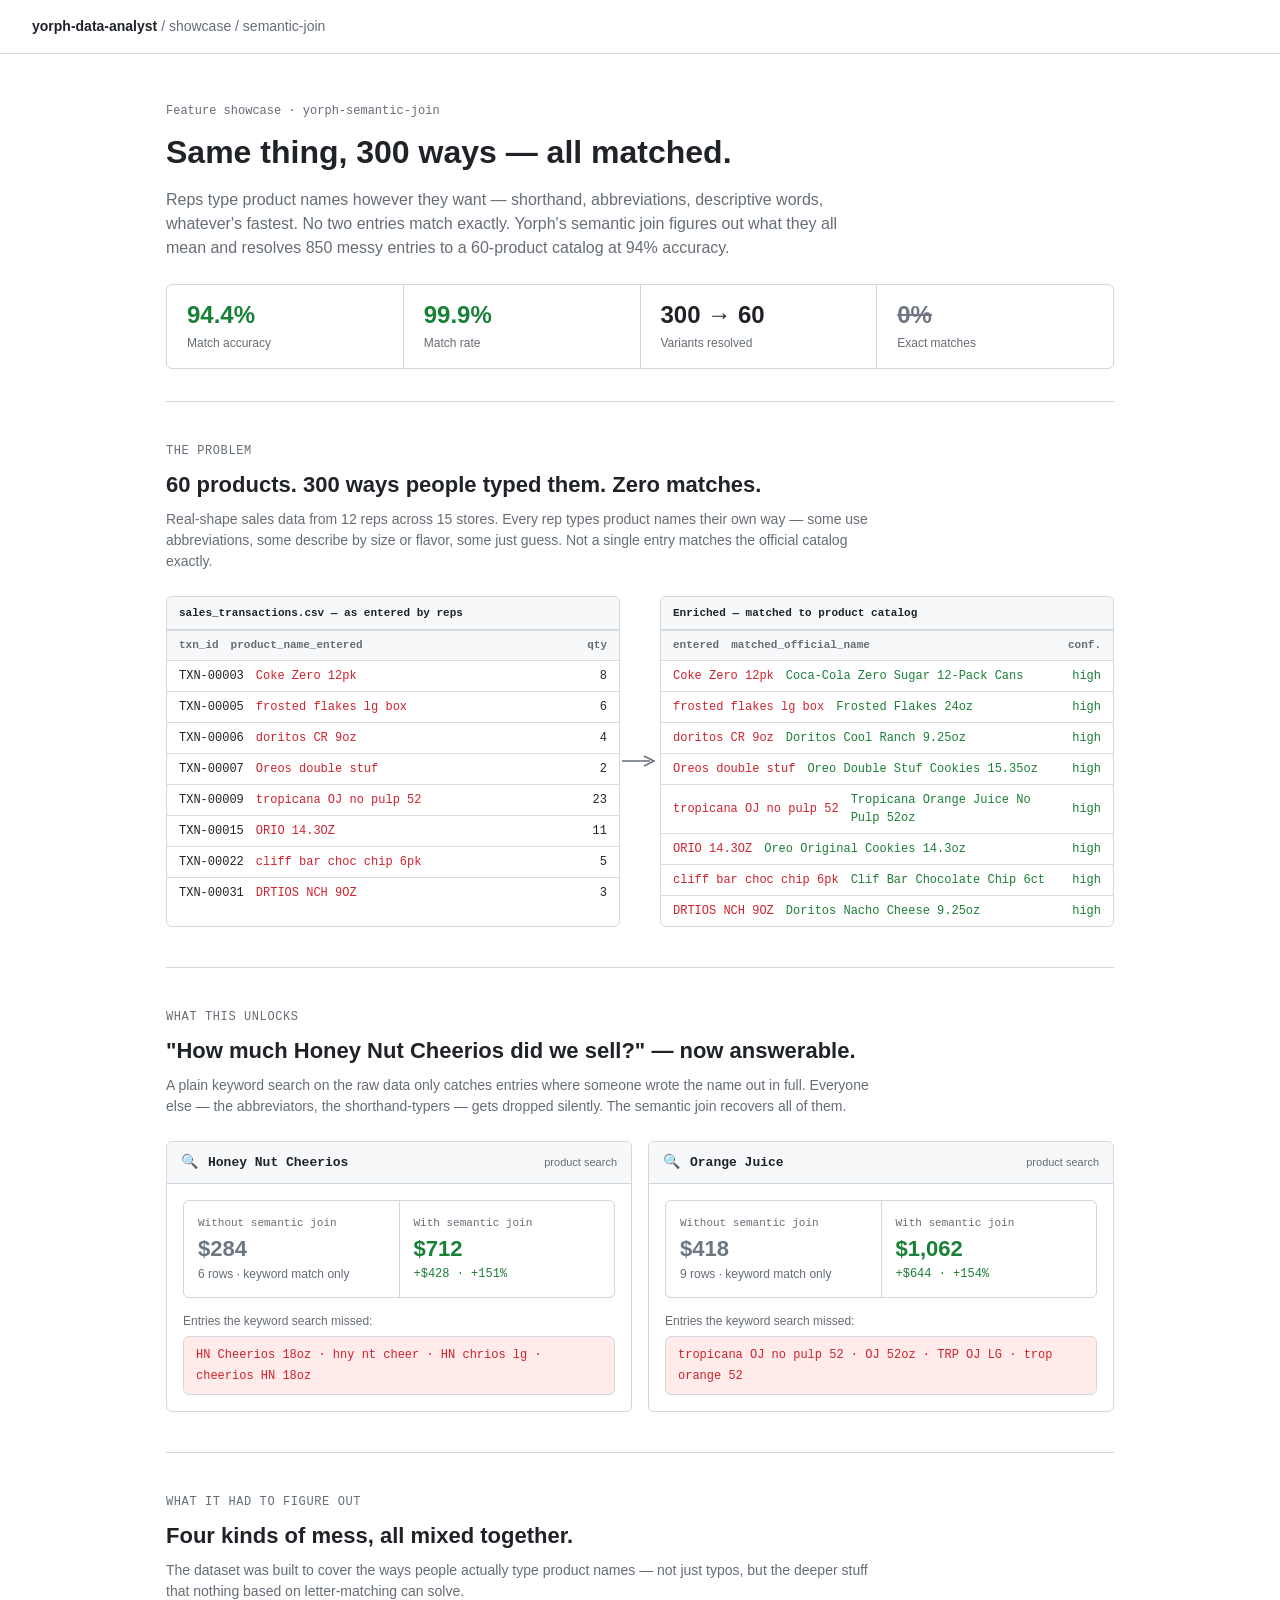
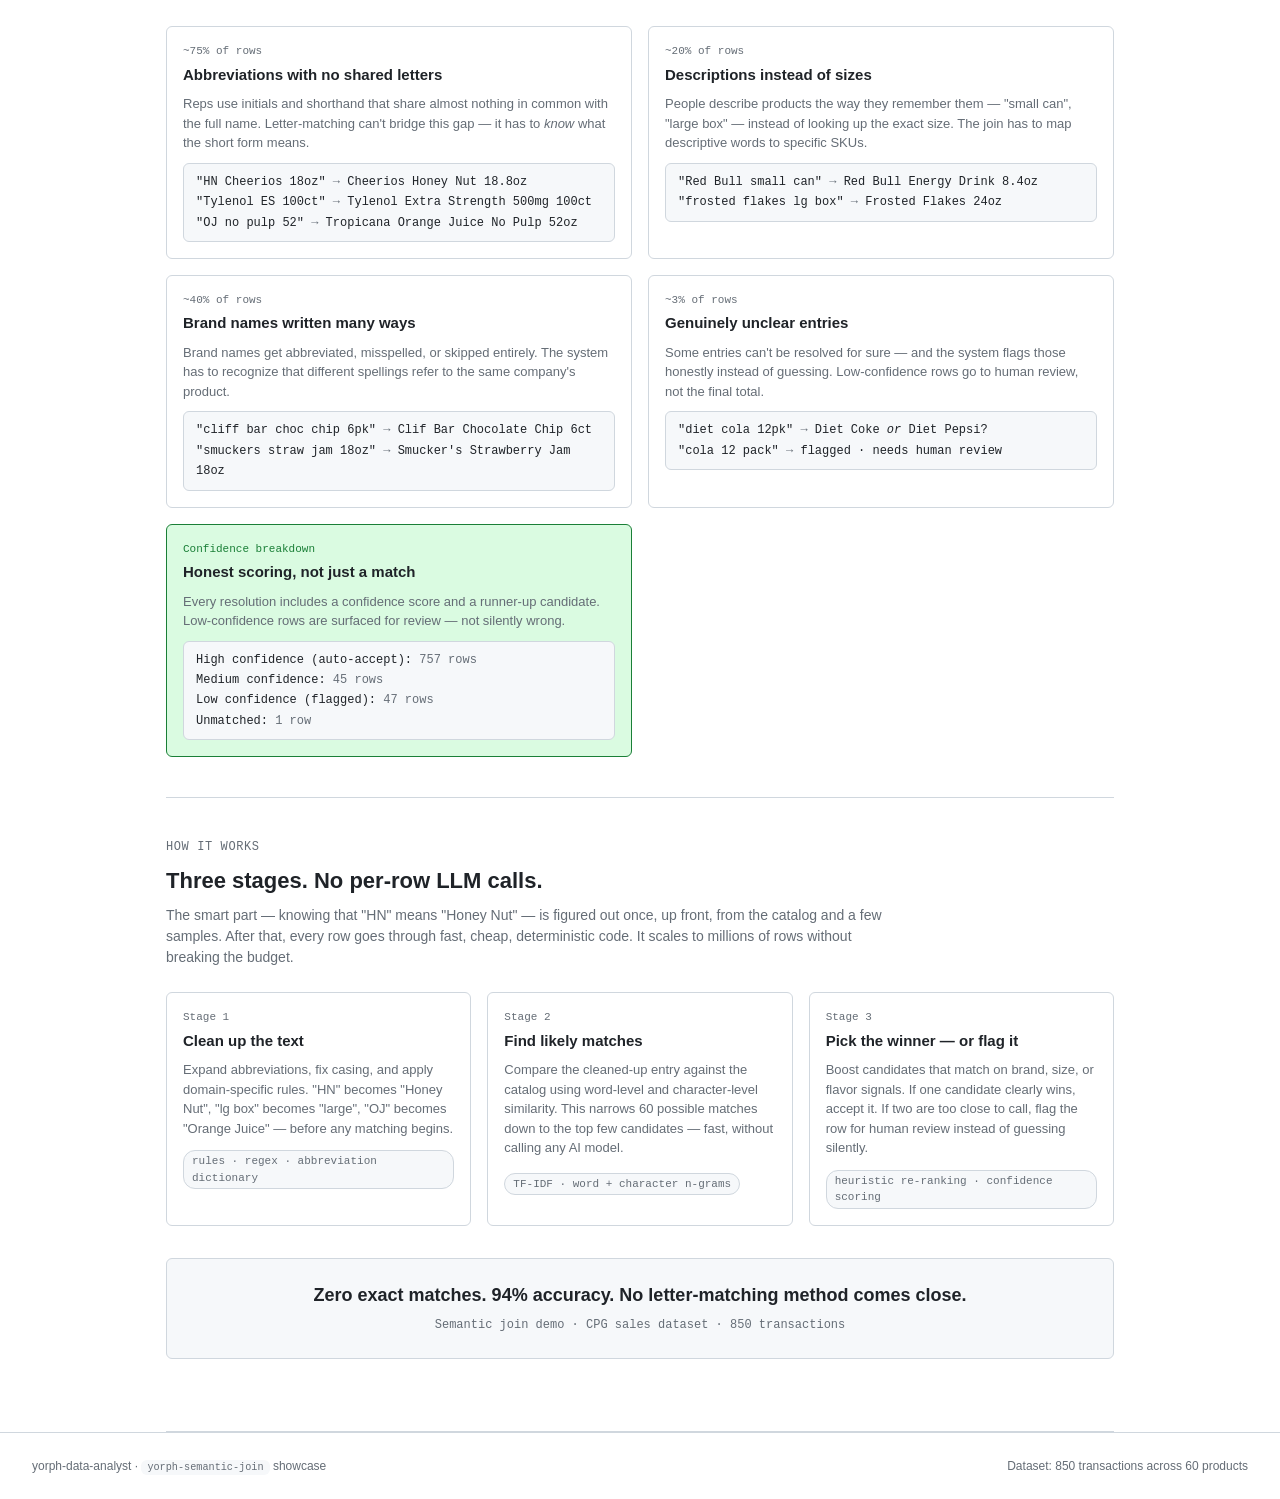
==== commit 8e4c5bbb: "remove metadata from sj showcase" ====
--- a/showcase/yorph-data-analyst/examples/semantic-join-demo.html
+++ b/showcase/yorph-data-analyst/examples/semantic-join-demo.html
@@ -458,7 +458,6 @@
 
 <header class="page-header">
   <div class="header-title">yorph-data-analyst <span class="muted">/ showcase / semantic-join</span></div>
-  <div class="header-meta">Live demo · 850 txns · seed 42</div>
 </header>
 
 <div class="container">
@@ -708,7 +707,7 @@
 
 <footer>
   <span>yorph-data-analyst · <code>yorph-semantic-join</code> showcase</span>
-  <span>Dataset: 850 transactions · 60 products · seed 42</span>
+  <span>Dataset: 850 transactions across 60 products</span>
 </footer>
 
 </body>
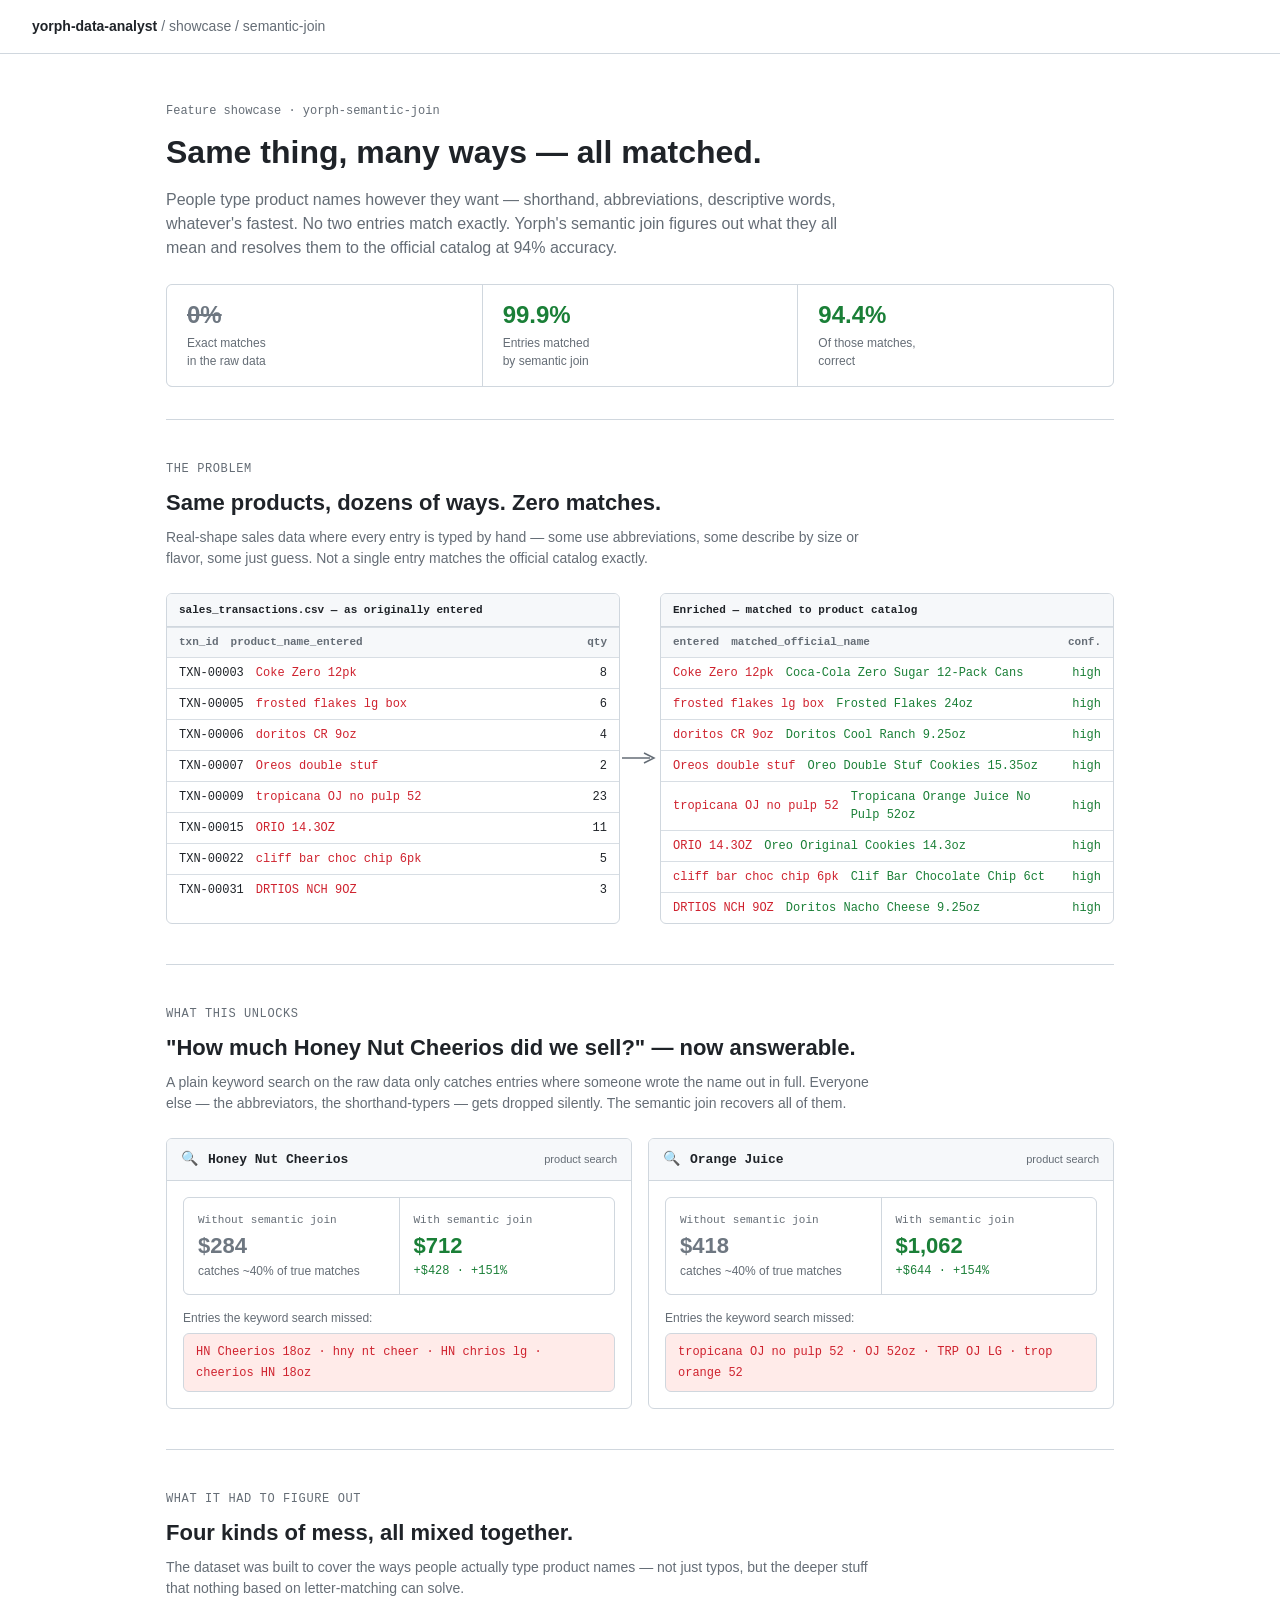
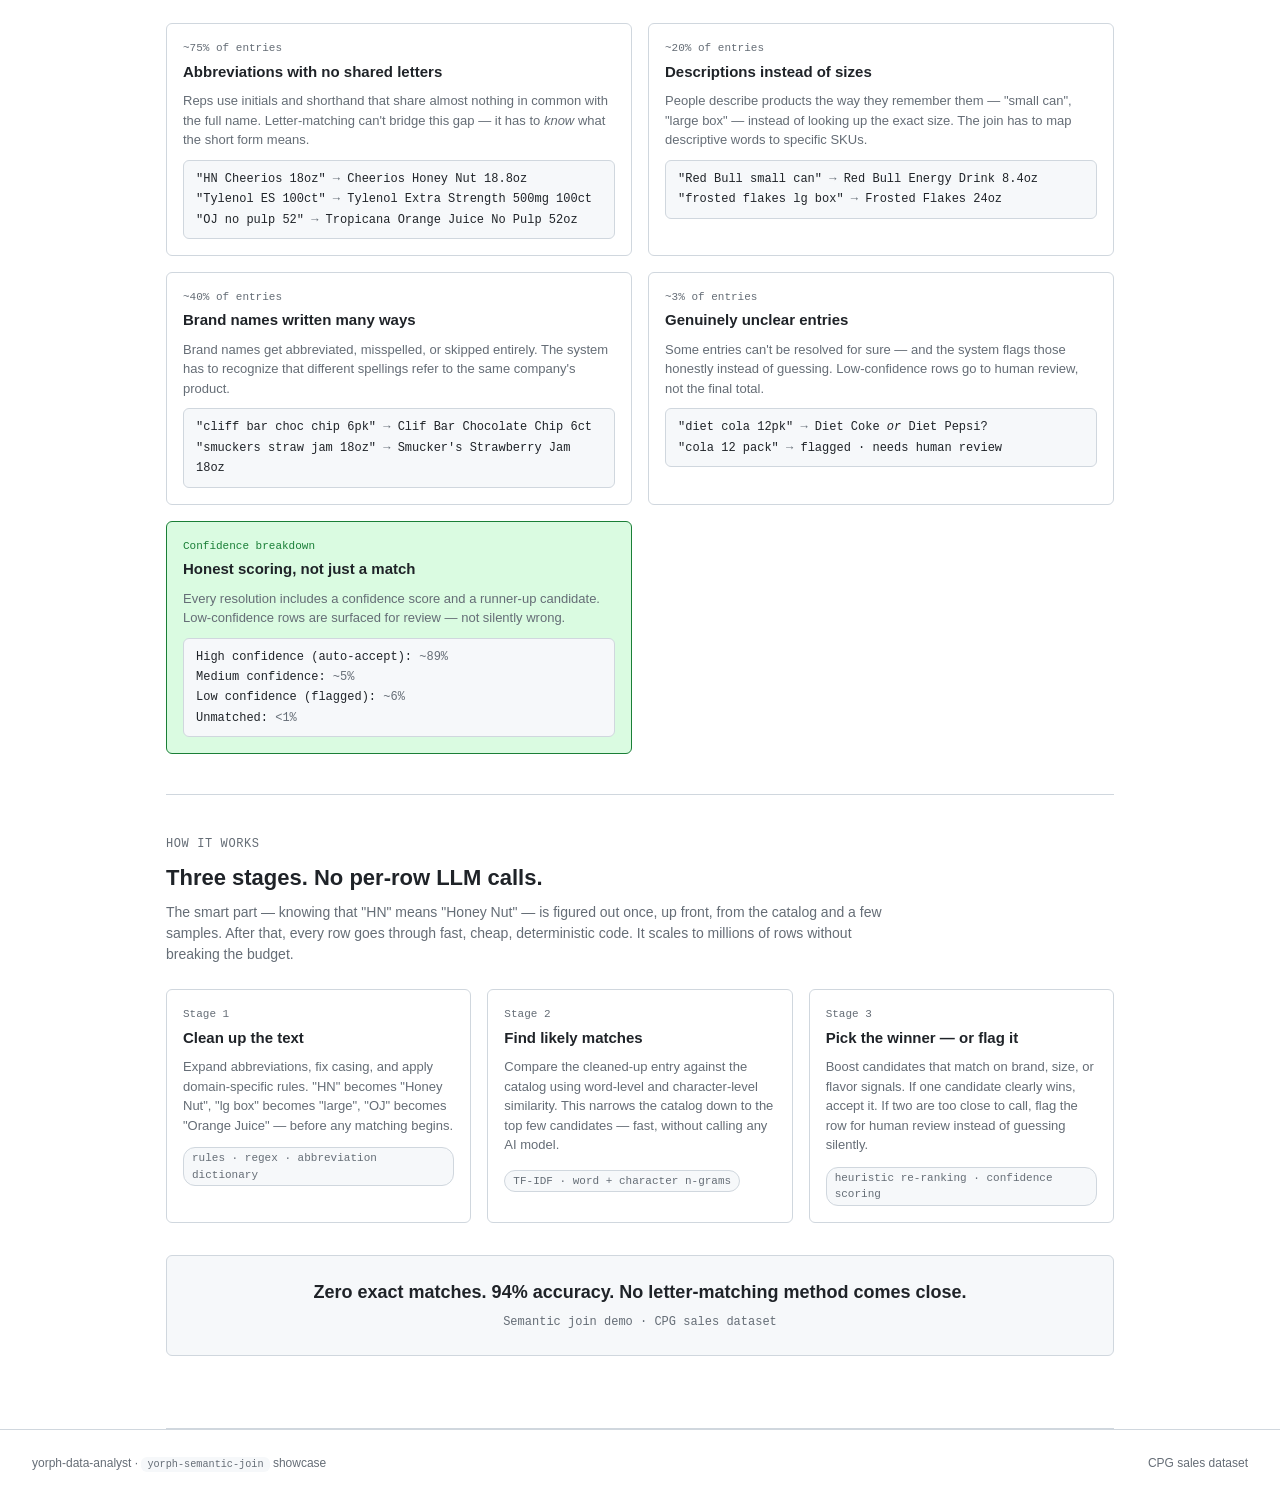
==== commit 541d765b: "more semantic join showcase nicening" ====
--- a/showcase/yorph-data-analyst/examples/semantic-join-demo.html
+++ b/showcase/yorph-data-analyst/examples/semantic-join-demo.html
@@ -101,7 +101,7 @@
   }
   .hero-stats {
     display: grid;
-    grid-template-columns: repeat(4, 1fr);
+    grid-template-columns: repeat(3, 1fr);
     gap: 1px;
     background: var(--border);
     border: 1px solid var(--border);
@@ -109,7 +109,7 @@
     overflow: hidden;
     margin-top: 24px;
   }
-  @media (max-width: 700px) { .hero-stats { grid-template-columns: 1fr 1fr; } }
+  @media (max-width: 700px) { .hero-stats { grid-template-columns: 1fr; } }
   .hero-stat {
     background: var(--bg-page);
     padding: 16px 20px;
@@ -465,28 +465,24 @@
 <!-- HERO -->
 <div class="hero">
   <div class="hero-kicker">Feature showcase · yorph-semantic-join</div>
-  <h1>Same thing, 300 ways — all matched.</h1>
+  <h1>Same thing, many ways — all matched.</h1>
   <p class="hero-sub">
-    Reps type product names however they want — shorthand, abbreviations, descriptive words, whatever's fastest.
-    No two entries match exactly. Yorph's semantic join figures out what they all mean and resolves 850 messy entries
-    to a 60-product catalog at 94% accuracy.
+    People type product names however they want — shorthand, abbreviations, descriptive words, whatever's fastest.
+    No two entries match exactly. Yorph's semantic join figures out what they all mean and resolves them to the
+    official catalog at 94% accuracy.
   </p>
   <div class="hero-stats">
     <div class="hero-stat">
-      <div class="hero-stat-num good">94.4%</div>
-      <div class="hero-stat-label">Match accuracy</div>
+      <div class="hero-stat-num bad">0%</div>
+      <div class="hero-stat-label">Exact matches<br>in the raw data</div>
     </div>
     <div class="hero-stat">
       <div class="hero-stat-num good">99.9%</div>
-      <div class="hero-stat-label">Match rate</div>
+      <div class="hero-stat-label">Entries matched<br>by semantic join</div>
     </div>
     <div class="hero-stat">
-      <div class="hero-stat-num neutral">300 → 60</div>
-      <div class="hero-stat-label">Variants resolved</div>
-    </div>
-    <div class="hero-stat">
-      <div class="hero-stat-num bad">0%</div>
-      <div class="hero-stat-label">Exact matches</div>
+      <div class="hero-stat-num good">94.4%</div>
+      <div class="hero-stat-label">Of those matches,<br>correct</div>
     </div>
   </div>
 </div>
@@ -494,15 +490,15 @@
 <!-- PROBLEM -->
 <section>
   <div class="section-label">The problem</div>
-  <div class="section-title">60 products. 300 ways people typed them. Zero matches.</div>
+  <div class="section-title">Same products, dozens of ways. Zero matches.</div>
   <div class="section-sub">
-    Real-shape sales data from 12 reps across 15 stores. Every rep types product names their own way — some use
-    abbreviations, some describe by size or flavor, some just guess. Not a single entry matches the official catalog exactly.
+    Real-shape sales data where every entry is typed by hand — some use abbreviations, some describe by size or flavor,
+    some just guess. Not a single entry matches the official catalog exactly.
   </div>
 
   <div class="problem-grid">
     <div class="problem-box">
-      <div class="problem-box-head">sales_transactions.csv — as entered by reps</div>
+      <div class="problem-box-head">sales_transactions.csv — as originally entered</div>
       <div class="problem-row header-row"><span>txn_id</span><span>product_name_entered</span><span>qty</span></div>
       <div class="problem-row"><span>TXN-00003</span><span class="messy">Coke Zero 12pk</span><span>8</span></div>
       <div class="problem-row"><span>TXN-00005</span><span class="messy">frosted flakes lg box</span><span>6</span></div>
@@ -558,7 +554,7 @@
           <div class="search-col">
             <div class="search-col-label">Without semantic join</div>
             <div class="search-col-num bad">$284</div>
-            <div class="search-col-sub">6 rows · keyword match only</div>
+            <div class="search-col-sub">catches ~40% of true matches</div>
           </div>
           <div class="search-col">
             <div class="search-col-label">With semantic join</div>
@@ -584,7 +580,7 @@
           <div class="search-col">
             <div class="search-col-label">Without semantic join</div>
             <div class="search-col-num bad">$418</div>
-            <div class="search-col-sub">9 rows · keyword match only</div>
+            <div class="search-col-sub">catches ~40% of true matches</div>
           </div>
           <div class="search-col">
             <div class="search-col-label">With semantic join</div>
@@ -611,7 +607,7 @@
   <div class="challenge-list">
 
     <div class="challenge-item">
-      <div class="challenge-item-label">~75% of rows</div>
+      <div class="challenge-item-label">~75% of entries</div>
       <div class="challenge-item-title">Abbreviations with no shared letters</div>
       <p>Reps use initials and shorthand that share almost nothing in common with the full name. Letter-matching can't bridge this gap — it has to <em>know</em> what the short form means.</p>
       <div class="challenge-example">
@@ -622,7 +618,7 @@
     </div>
 
     <div class="challenge-item">
-      <div class="challenge-item-label">~20% of rows</div>
+      <div class="challenge-item-label">~20% of entries</div>
       <div class="challenge-item-title">Descriptions instead of sizes</div>
       <p>People describe products the way they remember them — "small can", "large box" — instead of looking up the exact size. The join has to map descriptive words to specific SKUs.</p>
       <div class="challenge-example">
@@ -632,7 +628,7 @@
     </div>
 
     <div class="challenge-item">
-      <div class="challenge-item-label">~40% of rows</div>
+      <div class="challenge-item-label">~40% of entries</div>
       <div class="challenge-item-title">Brand names written many ways</div>
       <p>Brand names get abbreviated, misspelled, or skipped entirely. The system has to recognize that different spellings refer to the same company's product.</p>
       <div class="challenge-example">
@@ -642,7 +638,7 @@
     </div>
 
     <div class="challenge-item">
-      <div class="challenge-item-label">~3% of rows</div>
+      <div class="challenge-item-label">~3% of entries</div>
       <div class="challenge-item-title">Genuinely unclear entries</div>
       <p>Some entries can't be resolved for sure — and the system flags those honestly instead of guessing. Low-confidence rows go to human review, not the final total.</p>
       <div class="challenge-example">
@@ -656,10 +652,10 @@
       <div class="challenge-item-title">Honest scoring, not just a match</div>
       <p>Every resolution includes a confidence score and a runner-up candidate. Low-confidence rows are surfaced for review — not silently wrong.</p>
       <div class="challenge-example">
-        High confidence (auto-accept): <span class="arrow">757 rows</span><br>
-        Medium confidence:             <span class="arrow"> 45 rows</span><br>
-        Low confidence (flagged):      <span class="arrow"> 47 rows</span><br>
-        Unmatched:                     <span class="arrow">  1 row</span>
+        High confidence (auto-accept): <span class="arrow">~89%</span><br>
+        Medium confidence:             <span class="arrow">~5%</span><br>
+        Low confidence (flagged):      <span class="arrow">~6%</span><br>
+        Unmatched:                     <span class="arrow">&lt;1%</span>
       </div>
     </div>
 
@@ -684,7 +680,7 @@
     <div class="phase">
       <div class="phase-num">Stage 2</div>
       <div class="phase-title">Find likely matches</div>
-      <p>Compare the cleaned-up entry against the catalog using word-level and character-level similarity. This narrows 60 possible matches down to the top few candidates — fast, without calling any AI model.</p>
+      <p>Compare the cleaned-up entry against the catalog using word-level and character-level similarity. This narrows the catalog down to the top few candidates — fast, without calling any AI model.</p>
       <div class="phase-tag">TF-IDF · word + character n-grams</div>
     </div>
     <div class="phase">
@@ -699,7 +695,7 @@
     <div class="callout-quote">
       Zero exact matches. 94% accuracy. No letter-matching method comes close.
     </div>
-    <div class="callout-attr">Semantic join demo · CPG sales dataset · 850 transactions</div>
+    <div class="callout-attr">Semantic join demo · CPG sales dataset</div>
   </div>
 </section>
 
@@ -707,7 +703,7 @@
 
 <footer>
   <span>yorph-data-analyst · <code>yorph-semantic-join</code> showcase</span>
-  <span>Dataset: 850 transactions across 60 products</span>
+  <span>CPG sales dataset</span>
 </footer>
 
 </body>
